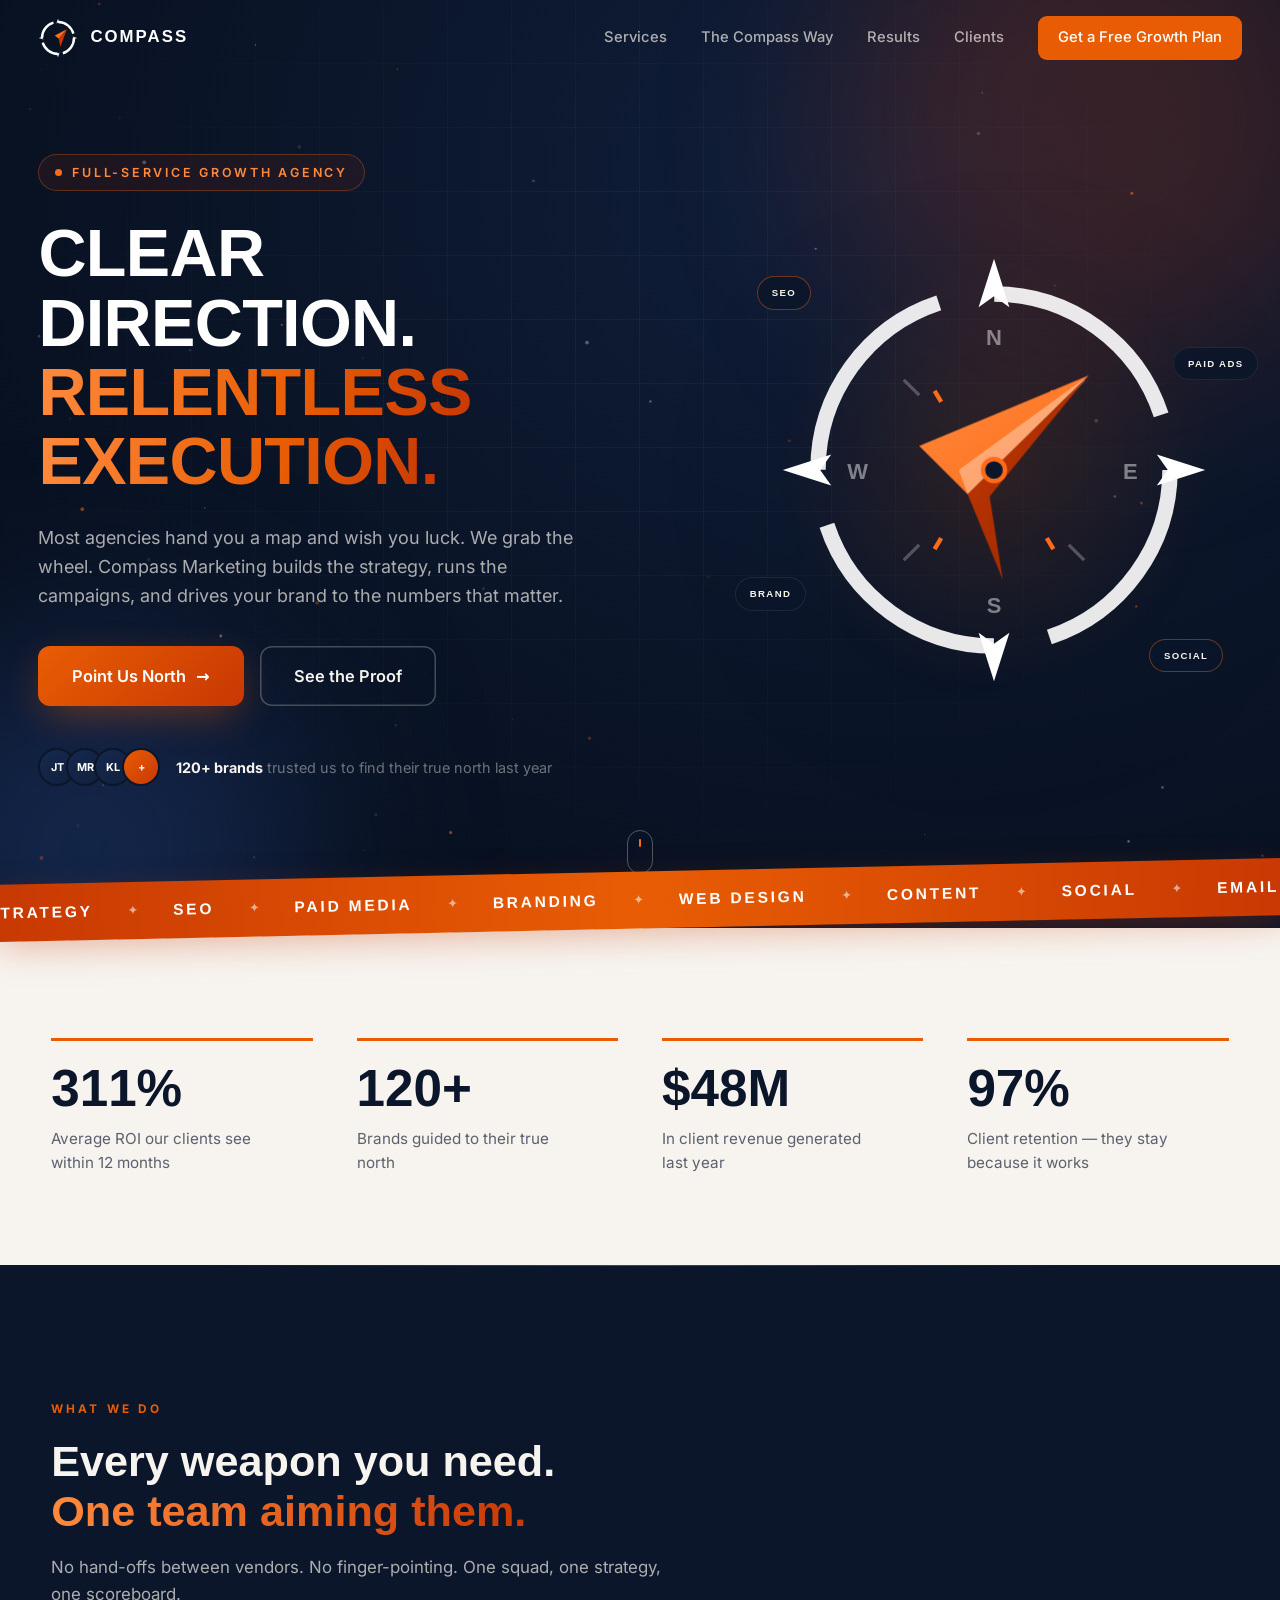
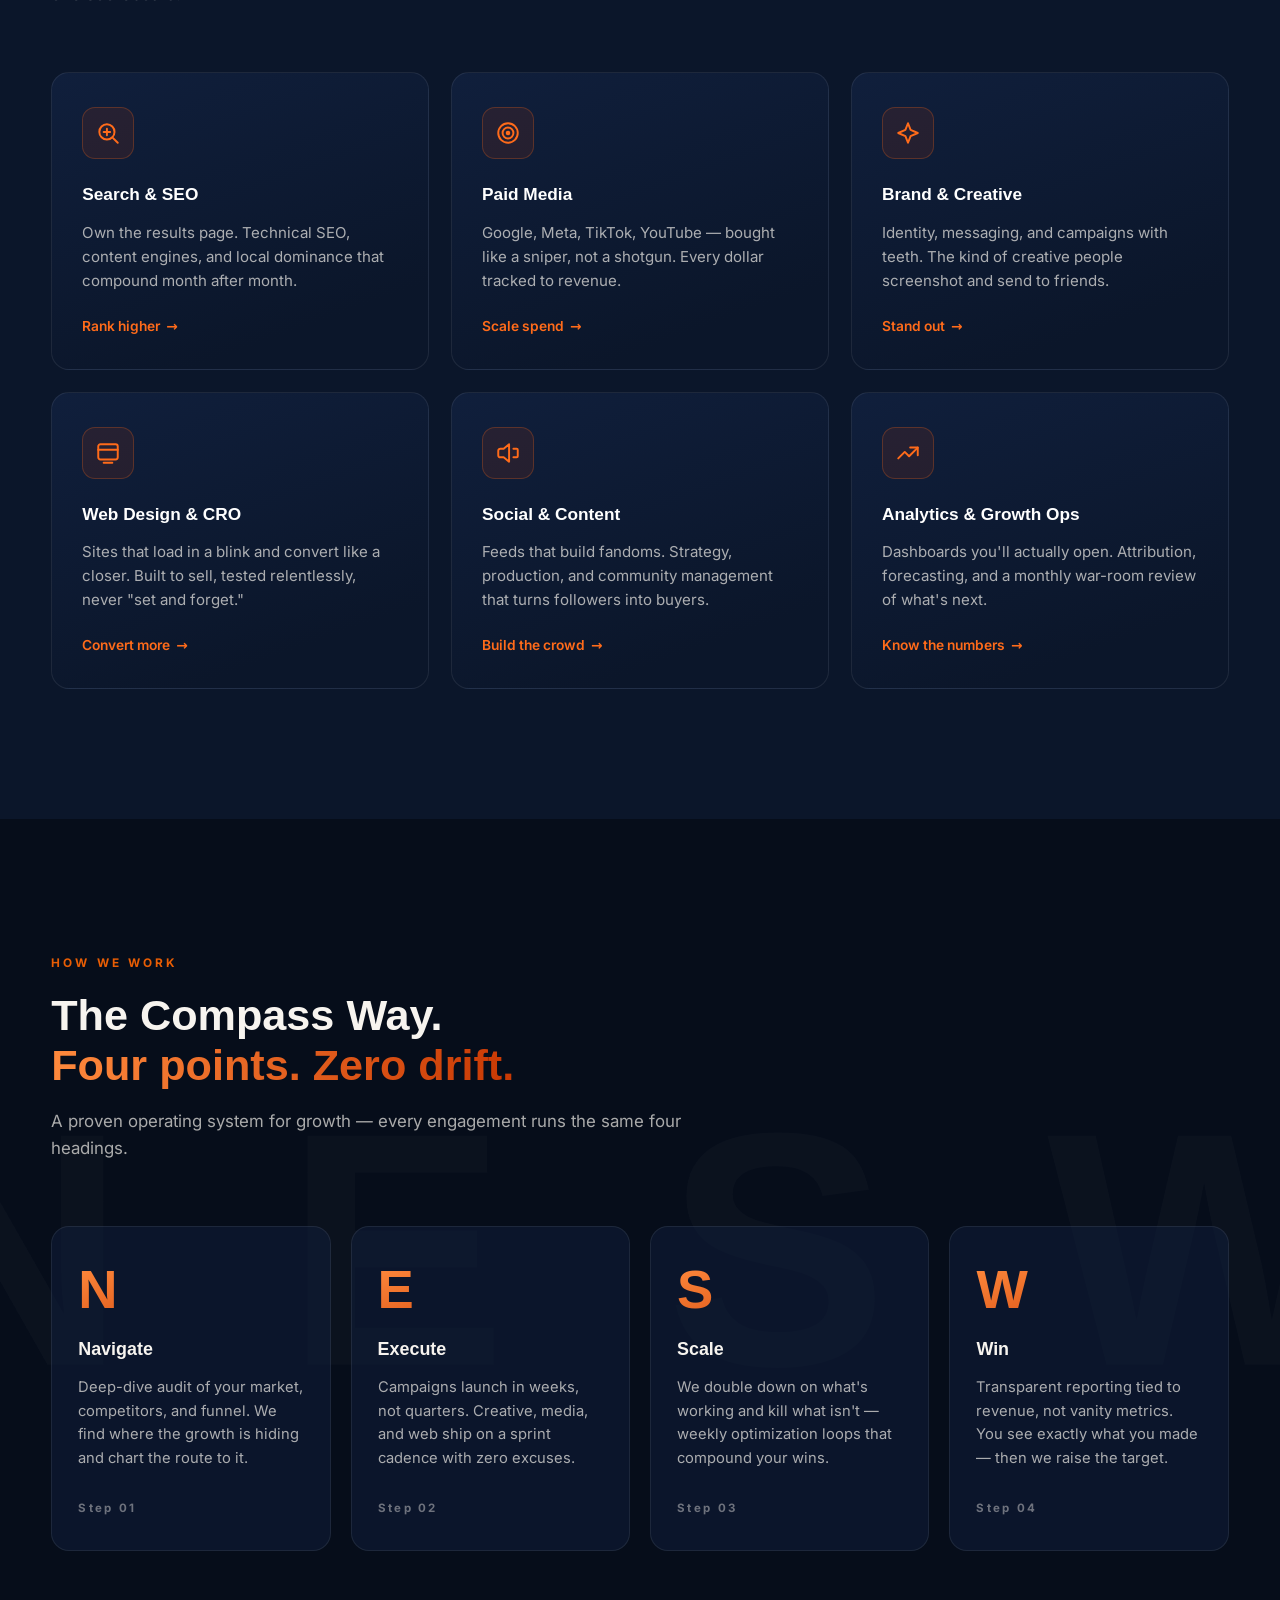
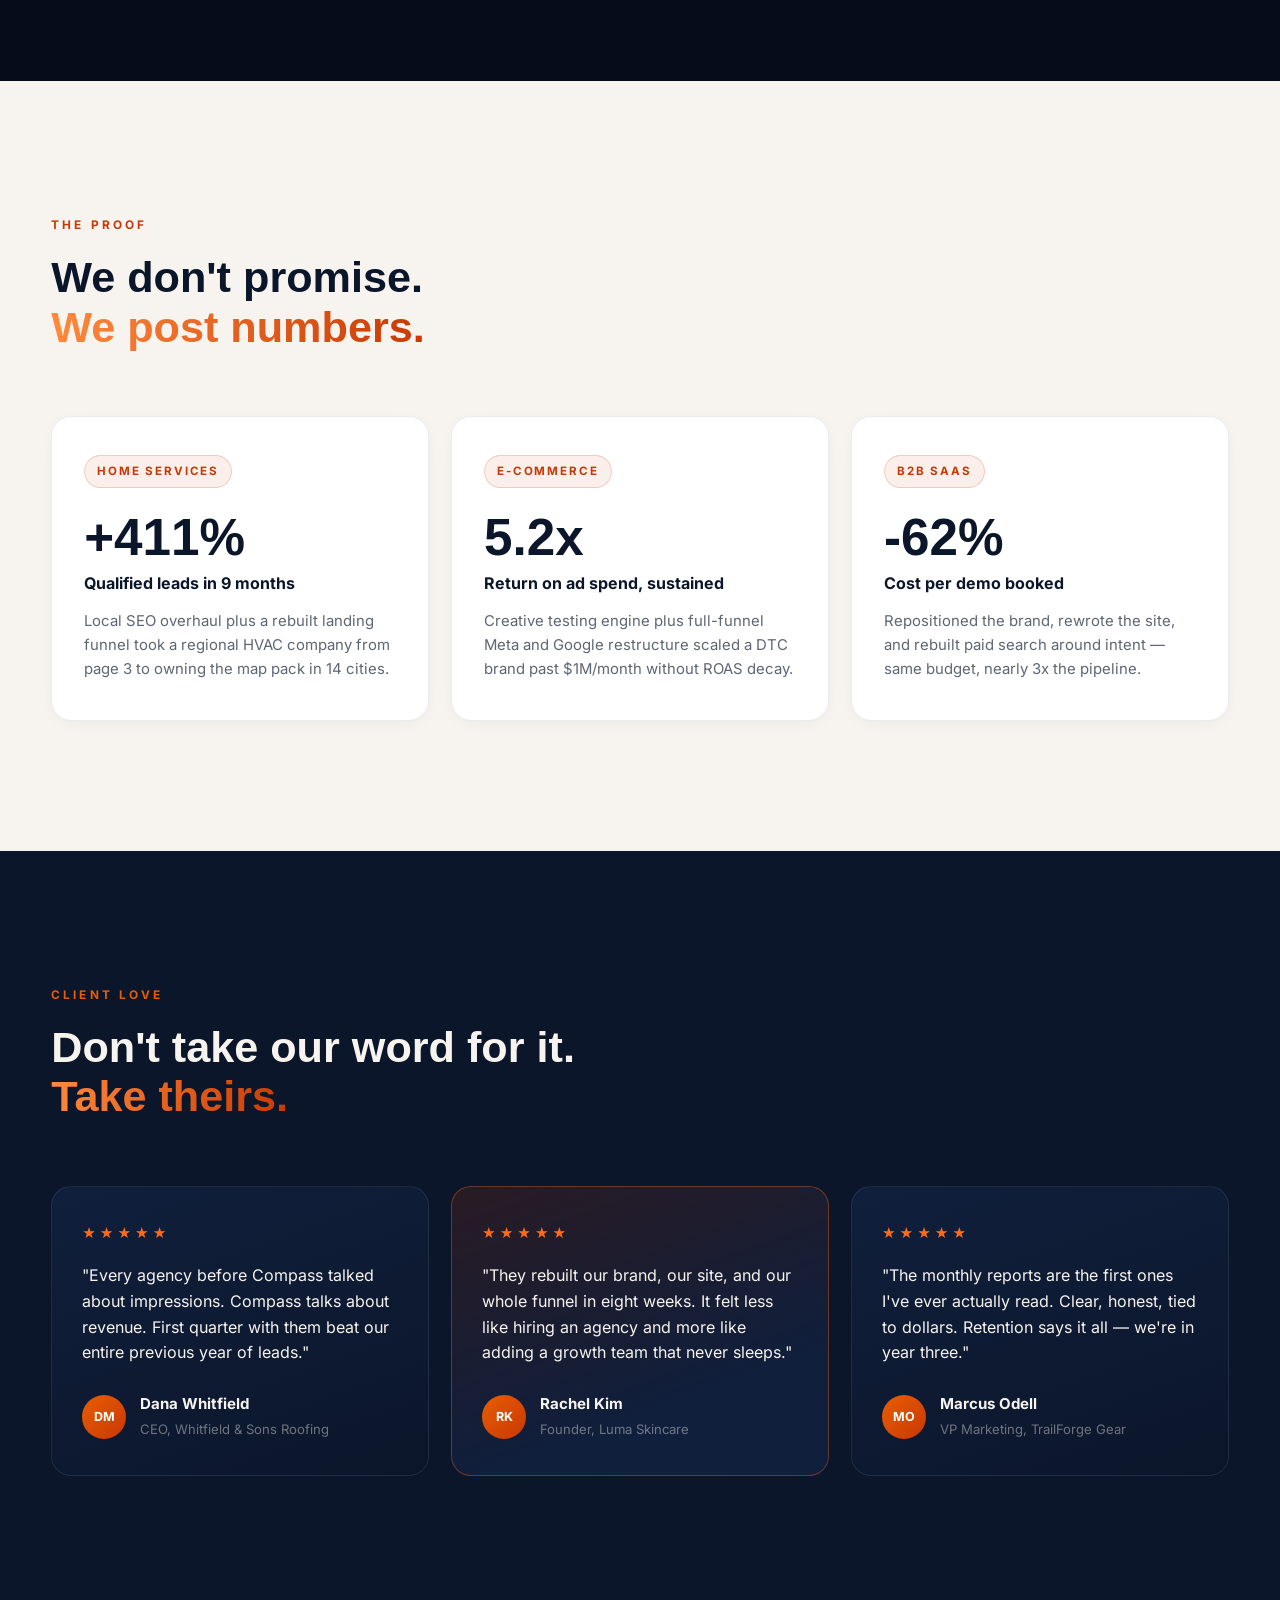
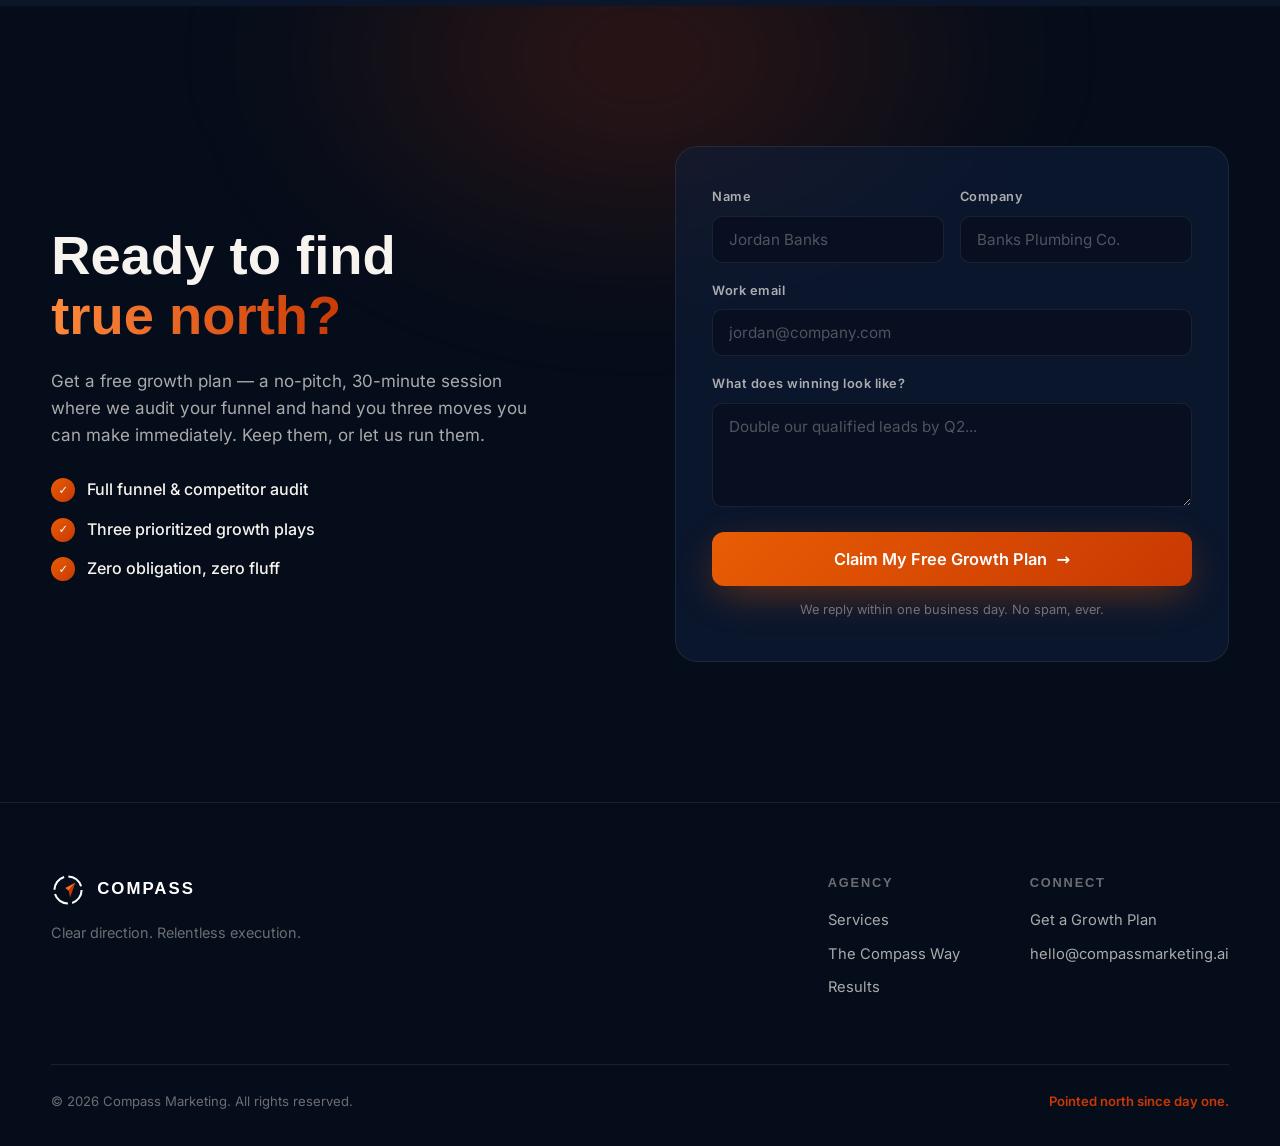
==== index.html @ 2839fb51 "Build Compass Marketing single-page site Static HTML/CSS/JS marketing site in Bears navy & orange: a" ====
<!DOCTYPE html>
<html lang="en">
<head>
  <meta charset="UTF-8">
  <meta name="viewport" content="width=device-width, initial-scale=1.0">
  <title>Compass Marketing — Clear Direction. Relentless Execution.</title>
  <meta name="description" content="Compass Marketing is a full-service growth agency. Strategy, SEO, paid media, brand and web — pointed at one thing: your growth. Clear direction. Relentless execution.">
  <meta property="og:title" content="Compass Marketing">
  <meta property="og:description" content="Clear Direction. Relentless Execution. The growth agency that points your brand true north.">
  <meta property="og:type" content="website">
  <link rel="icon" type="image/svg+xml" href="assets/favicon.svg">
  <link rel="preload" href="assets/fonts/unbounded-var.woff2" as="font" type="font/woff2" crossorigin>
  <link rel="preload" href="assets/fonts/inter-var.woff2" as="font" type="font/woff2" crossorigin>
  <link rel="stylesheet" href="css/fonts.css">
  <link rel="stylesheet" href="css/style.css">
</head>
<body>

  <!-- ======= LOADER ======= -->
  <div class="loader" id="loader" aria-hidden="true">
    <svg class="loader-compass" viewBox="0 0 100 100" width="72" height="72">
      <circle cx="50" cy="50" r="38" fill="none" stroke="rgba(255,255,255,.18)" stroke-width="5" stroke-dasharray="46 14"/>
      <polygon points="50,18 60,54 50,48 40,54" fill="#FF6B1A"/>
    </svg>
  </div>

  <!-- ======= PROGRESS BAR ======= -->
  <div class="scroll-progress" id="scrollProgress"></div>

  <!-- ======= NAV ======= -->
  <header class="nav" id="nav">
    <div class="nav-inner">
      <a href="#top" class="brand" aria-label="Compass Marketing home">
        <svg class="brand-mark" viewBox="0 0 100 100" width="40" height="40" aria-hidden="true">
          <g class="brand-ring">
            <circle cx="50" cy="50" r="40" fill="none" stroke="currentColor" stroke-width="6" stroke-dasharray="50 12.83"/>
            <polygon points="50,2 54,14 50,11 46,14" fill="currentColor"/>
            <polygon points="50,98 54,86 50,89 46,86" fill="currentColor"/>
            <polygon points="2,50 14,46 11,50 14,54" fill="currentColor"/>
            <polygon points="98,50 86,46 89,50 86,54" fill="currentColor"/>
          </g>
          <g class="brand-needle">
            <polygon points="72,28 42,44 52,52" fill="#FF6B1A"/>
            <polygon points="72,28 52,52 56,72" fill="#C83803"/>
          </g>
        </svg>
        <span class="brand-word">COMPASS</span>
      </a>
      <nav class="nav-links" id="navLinks" aria-label="Primary">
        <a href="#services">Services</a>
        <a href="#process">The Compass Way</a>
        <a href="#results">Results</a>
        <a href="#testimonials">Clients</a>
        <a href="#contact" class="btn btn-nav">Get a Free Growth Plan</a>
      </nav>
      <button class="nav-toggle" id="navToggle" aria-label="Toggle menu" aria-expanded="false">
        <span></span><span></span><span></span>
      </button>
    </div>
  </header>

  <!-- ======= HERO ======= -->
  <section class="hero" id="top">
    <div class="hero-bg" aria-hidden="true">
      <div class="hero-grid"></div>
      <div class="hero-glow hero-glow-1"></div>
      <div class="hero-glow hero-glow-2"></div>
      <canvas id="particles"></canvas>
    </div>

    <div class="hero-inner">
      <div class="hero-copy">
        <div class="hero-eyebrow reveal">
          <span class="eyebrow-dot"></span> FULL-SERVICE GROWTH AGENCY
        </div>
        <h1 class="hero-title">
          <span class="line"><span class="line-inner">CLEAR</span></span>
          <span class="line"><span class="line-inner">DIRECTION.</span></span>
          <span class="line"><span class="line-inner accent">RELENTLESS</span></span>
          <span class="line"><span class="line-inner accent">EXECUTION.</span></span>
        </h1>
        <p class="hero-sub reveal">
          Most agencies hand you a map and wish you luck. We grab the wheel.
          Compass Marketing builds the strategy, runs the campaigns, and drives
          your brand to the numbers that matter.
        </p>
        <div class="hero-cta reveal">
          <a href="#contact" class="btn btn-primary btn-lg">Point Us North <span class="btn-arrow">→</span></a>
          <a href="#results" class="btn btn-ghost btn-lg">See the Proof</a>
        </div>
        <div class="hero-trust reveal">
          <div class="trust-avatars" aria-hidden="true">
            <span class="avatar">JT</span><span class="avatar">MR</span><span class="avatar">KL</span><span class="avatar">+</span>
          </div>
          <p><strong>120+ brands</strong> trusted us to find their true north last year</p>
        </div>
      </div>

      <div class="hero-visual" aria-hidden="true">
        <div class="compass-wrap">
          <svg class="compass-hero" id="compassHero" viewBox="0 0 400 400">
            <defs>
              <linearGradient id="needleA" x1="0" y1="0" x2="1" y2="1">
                <stop offset="0" stop-color="#FF8A3D"/>
                <stop offset="1" stop-color="#FF6B1A"/>
              </linearGradient>
              <linearGradient id="needleB" x1="0" y1="0" x2="1" y2="1">
                <stop offset="0" stop-color="#C83803"/>
                <stop offset="1" stop-color="#8F2600"/>
              </linearGradient>
              <radialGradient id="dialGlow" cx=".5" cy=".5" r=".5">
                <stop offset="0" stop-color="rgba(255,107,26,.14)"/>
                <stop offset="1" stop-color="rgba(255,107,26,0)"/>
              </radialGradient>
            </defs>
            <circle cx="200" cy="200" r="198" fill="url(#dialGlow)"/>
            <g class="compass-dial" id="compassDial">
              <circle cx="200" cy="200" r="160" fill="none" stroke="rgba(255,255,255,.9)" stroke-width="14" stroke-dasharray="200 51.3"/>
              <polygon points="200,8 214,52 200,42 186,52" fill="#fff"/>
              <polygon points="200,392 214,348 200,358 186,348" fill="#fff"/>
              <polygon points="8,200 52,186 42,200 52,214" fill="#fff"/>
              <polygon points="392,200 348,186 358,200 348,214" fill="#fff"/>
              <g fill="rgba(255,255,255,.45)" font-family="Unbounded, sans-serif" font-size="20" font-weight="700" text-anchor="middle">
                <text x="200" y="86">N</text>
                <text x="200" y="330">S</text>
                <text x="76" y="208">W</text>
                <text x="324" y="208">E</text>
              </g>
              <g stroke="rgba(255,255,255,.25)" stroke-width="3">
                <line x1="118" y1="118" x2="132" y2="132"/>
                <line x1="282" y1="118" x2="268" y2="132"/>
                <line x1="118" y1="282" x2="132" y2="268"/>
                <line x1="282" y1="282" x2="268" y2="268"/>
              </g>
              <g class="tick-orange" stroke="#FF6B1A" stroke-width="4">
                <line x1="146" y1="128" x2="152" y2="138"/>
                <line x1="254" y1="128" x2="248" y2="138"/>
                <line x1="146" y1="272" x2="152" y2="262"/>
                <line x1="254" y1="272" x2="248" y2="262"/>
              </g>
            </g>
            <g class="compass-needle" id="compassNeedle">
              <polygon points="286,114 132,178 176,222" fill="url(#needleA)"/>
              <polygon points="286,114 176,222 208,300 196,224" fill="url(#needleB)"/>
              <polygon points="286,114 168,200 176,222" fill="#fff" opacity=".35"/>
            </g>
            <circle cx="200" cy="200" r="10" fill="#0B162A" stroke="#FF6B1A" stroke-width="4"/>
          </svg>
          <div class="compass-orbit orbit-1"><span>SEO</span></div>
          <div class="compass-orbit orbit-2"><span>PAID ADS</span></div>
          <div class="compass-orbit orbit-3"><span>BRAND</span></div>
          <div class="compass-orbit orbit-4"><span>SOCIAL</span></div>
        </div>
      </div>
    </div>

    <a href="#stats" class="scroll-hint" aria-label="Scroll down">
      <span class="scroll-hint-line"></span>
    </a>
  </section>

  <!-- ======= MARQUEE ======= -->
  <div class="marquee" aria-hidden="true">
    <div class="marquee-track">
      <span>STRATEGY</span><i>✦</i><span>SEO</span><i>✦</i><span>PAID MEDIA</span><i>✦</i><span>BRANDING</span><i>✦</i><span>WEB DESIGN</span><i>✦</i><span>CONTENT</span><i>✦</i><span>SOCIAL</span><i>✦</i><span>EMAIL</span><i>✦</i>
      <span>STRATEGY</span><i>✦</i><span>SEO</span><i>✦</i><span>PAID MEDIA</span><i>✦</i><span>BRANDING</span><i>✦</i><span>WEB DESIGN</span><i>✦</i><span>CONTENT</span><i>✦</i><span>SOCIAL</span><i>✦</i><span>EMAIL</span><i>✦</i>
    </div>
  </div>

  <!-- ======= STATS ======= -->
  <section class="stats" id="stats">
    <div class="container stats-grid">
      <div class="stat reveal">
        <div class="stat-num"><span class="count" data-target="312" data-suffix="%">0</span></div>
        <p>Average ROI our clients see within 12 months</p>
      </div>
      <div class="stat reveal">
        <div class="stat-num"><span class="count" data-target="120" data-suffix="+">0</span></div>
        <p>Brands guided to their true north</p>
      </div>
      <div class="stat reveal">
        <div class="stat-num">$<span class="count" data-target="48" data-suffix="M">0</span></div>
        <p>In client revenue generated last year</p>
      </div>
      <div class="stat reveal">
        <div class="stat-num"><span class="count" data-target="97" data-suffix="%">0</span></div>
        <p>Client retention — they stay because it works</p>
      </div>
    </div>
  </section>

  <!-- ======= SERVICES ======= -->
  <section class="services" id="services">
    <div class="container">
      <div class="section-head reveal">
        <span class="section-tag">WHAT WE DO</span>
        <h2>Every weapon you need.<br><em>One team aiming them.</em></h2>
        <p>No hand-offs between vendors. No finger-pointing. One squad, one strategy, one scoreboard.</p>
      </div>
      <div class="services-grid">
        <article class="service-card reveal">
          <div class="service-icon">
            <svg viewBox="0 0 24 24" fill="none" stroke="currentColor" stroke-width="1.8" stroke-linecap="round" stroke-linejoin="round"><circle cx="11" cy="11" r="7"/><path d="m21 21-4.3-4.3"/><path d="M11 8v6M8 11h6"/></svg>
          </div>
          <h3>Search &amp; SEO</h3>
          <p>Own the results page. Technical SEO, content engines, and local dominance that compound month after month.</p>
          <span class="service-link">Rank higher <i>→</i></span>
        </article>
        <article class="service-card reveal">
          <div class="service-icon">
            <svg viewBox="0 0 24 24" fill="none" stroke="currentColor" stroke-width="1.8" stroke-linecap="round" stroke-linejoin="round"><circle cx="12" cy="12" r="9"/><circle cx="12" cy="12" r="5"/><circle cx="12" cy="12" r="1.2" fill="currentColor"/></svg>
          </div>
          <h3>Paid Media</h3>
          <p>Google, Meta, TikTok, YouTube — bought like a sniper, not a shotgun. Every dollar tracked to revenue.</p>
          <span class="service-link">Scale spend <i>→</i></span>
        </article>
        <article class="service-card reveal">
          <div class="service-icon">
            <svg viewBox="0 0 24 24" fill="none" stroke="currentColor" stroke-width="1.8" stroke-linecap="round" stroke-linejoin="round"><path d="M12 3l2.4 6.2L21 12l-6.6 2.8L12 21l-2.4-6.2L3 12l6.6-2.8z"/></svg>
          </div>
          <h3>Brand &amp; Creative</h3>
          <p>Identity, messaging, and campaigns with teeth. The kind of creative people screenshot and send to friends.</p>
          <span class="service-link">Stand out <i>→</i></span>
        </article>
        <article class="service-card reveal">
          <div class="service-icon">
            <svg viewBox="0 0 24 24" fill="none" stroke="currentColor" stroke-width="1.8" stroke-linecap="round" stroke-linejoin="round"><rect x="3" y="4" width="18" height="14" rx="2"/><path d="M3 9h18M8 21h8"/></svg>
          </div>
          <h3>Web Design &amp; CRO</h3>
          <p>Sites that load in a blink and convert like a closer. Built to sell, tested relentlessly, never "set and forget."</p>
          <span class="service-link">Convert more <i>→</i></span>
        </article>
        <article class="service-card reveal">
          <div class="service-icon">
            <svg viewBox="0 0 24 24" fill="none" stroke="currentColor" stroke-width="1.8" stroke-linecap="round" stroke-linejoin="round"><path d="M17 8h3a1 1 0 0 1 1 1v6a1 1 0 0 1-1 1h-3M3 10v4a2 2 0 0 0 2 2h3l5 4V4L8 8H5a2 2 0 0 0-2 2z"/></svg>
          </div>
          <h3>Social &amp; Content</h3>
          <p>Feeds that build fandoms. Strategy, production, and community management that turns followers into buyers.</p>
          <span class="service-link">Build the crowd <i>→</i></span>
        </article>
        <article class="service-card reveal">
          <div class="service-icon">
            <svg viewBox="0 0 24 24" fill="none" stroke="currentColor" stroke-width="1.8" stroke-linecap="round" stroke-linejoin="round"><path d="M3 17l6-6 4 4 8-8"/><path d="M14 7h7v7"/></svg>
          </div>
          <h3>Analytics &amp; Growth Ops</h3>
          <p>Dashboards you'll actually open. Attribution, forecasting, and a monthly war-room review of what's next.</p>
          <span class="service-link">Know the numbers <i>→</i></span>
        </article>
      </div>
    </div>
  </section>

  <!-- ======= PROCESS / THE COMPASS WAY ======= -->
  <section class="process" id="process">
    <div class="container">
      <div class="section-head reveal">
        <span class="section-tag">HOW WE WORK</span>
        <h2>The Compass Way.<br><em>Four points. Zero drift.</em></h2>
        <p>A proven operating system for growth — every engagement runs the same four headings.</p>
      </div>
      <div class="process-grid">
        <article class="process-card reveal" data-dir="N">
          <div class="process-letter">N</div>
          <h3>Navigate</h3>
          <p>Deep-dive audit of your market, competitors, and funnel. We find where the growth is hiding and chart the route to it.</p>
          <span class="process-step">Step 01</span>
        </article>
        <article class="process-card reveal" data-dir="E">
          <div class="process-letter">E</div>
          <h3>Execute</h3>
          <p>Campaigns launch in weeks, not quarters. Creative, media, and web ship on a sprint cadence with zero excuses.</p>
          <span class="process-step">Step 02</span>
        </article>
        <article class="process-card reveal" data-dir="S">
          <div class="process-letter">S</div>
          <h3>Scale</h3>
          <p>We double down on what's working and kill what isn't — weekly optimization loops that compound your wins.</p>
          <span class="process-step">Step 03</span>
        </article>
        <article class="process-card reveal" data-dir="W">
          <div class="process-letter">W</div>
          <h3>Win</h3>
          <p>Transparent reporting tied to revenue, not vanity metrics. You see exactly what you made — then we raise the target.</p>
          <span class="process-step">Step 04</span>
        </article>
      </div>
    </div>
  </section>

  <!-- ======= RESULTS ======= -->
  <section class="results" id="results">
    <div class="container">
      <div class="section-head section-head-light reveal">
        <span class="section-tag">THE PROOF</span>
        <h2>We don't promise.<br><em>We post numbers.</em></h2>
      </div>
      <div class="results-grid">
        <article class="result-card reveal">
          <span class="result-industry">Home Services</span>
          <div class="result-metric">+<span class="count" data-target="418" data-suffix="%">0</span></div>
          <p class="result-label">Qualified leads in 9 months</p>
          <p class="result-desc">Local SEO overhaul plus a rebuilt landing funnel took a regional HVAC company from page 3 to owning the map pack in 14 cities.</p>
        </article>
        <article class="result-card reveal">
          <span class="result-industry">E-Commerce</span>
          <div class="result-metric"><span class="count" data-target="5" data-suffix=".2x">0</span></div>
          <p class="result-label">Return on ad spend, sustained</p>
          <p class="result-desc">Creative testing engine plus full-funnel Meta and Google restructure scaled a DTC brand past $1M/month without ROAS decay.</p>
        </article>
        <article class="result-card reveal">
          <span class="result-industry">B2B SaaS</span>
          <div class="result-metric">-<span class="count" data-target="63" data-suffix="%">0</span></div>
          <p class="result-label">Cost per demo booked</p>
          <p class="result-desc">Repositioned the brand, rewrote the site, and rebuilt paid search around intent — same budget, nearly 3x the pipeline.</p>
        </article>
      </div>
    </div>
  </section>

  <!-- ======= TESTIMONIALS ======= -->
  <section class="testimonials" id="testimonials">
    <div class="container">
      <div class="section-head reveal">
        <span class="section-tag">CLIENT LOVE</span>
        <h2>Don't take our word for it.<br><em>Take theirs.</em></h2>
      </div>
      <div class="testimonial-grid">
        <figure class="testimonial-card reveal">
          <div class="stars" aria-label="5 out of 5 stars">★★★★★</div>
          <blockquote>"Every agency before Compass talked about impressions. Compass talks about revenue. First quarter with them beat our entire previous year of leads."</blockquote>
          <figcaption>
            <span class="t-avatar">DM</span>
            <div><strong>Dana Whitfield</strong><span>CEO, Whitfield &amp; Sons Roofing</span></div>
          </figcaption>
        </figure>
        <figure class="testimonial-card testimonial-featured reveal">
          <div class="stars" aria-label="5 out of 5 stars">★★★★★</div>
          <blockquote>"They rebuilt our brand, our site, and our whole funnel in eight weeks. It felt less like hiring an agency and more like adding a growth team that never sleeps."</blockquote>
          <figcaption>
            <span class="t-avatar">RK</span>
            <div><strong>Rachel Kim</strong><span>Founder, Luma Skincare</span></div>
          </figcaption>
        </figure>
        <figure class="testimonial-card reveal">
          <div class="stars" aria-label="5 out of 5 stars">★★★★★</div>
          <blockquote>"The monthly reports are the first ones I've ever actually read. Clear, honest, tied to dollars. Retention says it all — we're in year three."</blockquote>
          <figcaption>
            <span class="t-avatar">MO</span>
            <div><strong>Marcus Odell</strong><span>VP Marketing, TrailForge Gear</span></div>
          </figcaption>
        </figure>
      </div>
    </div>
  </section>

  <!-- ======= CTA / CONTACT ======= -->
  <section class="cta" id="contact">
    <div class="cta-glow" aria-hidden="true"></div>
    <div class="container cta-inner">
      <div class="cta-copy reveal">
        <h2>Ready to find<br><em>true north?</em></h2>
        <p>Get a free growth plan — a no-pitch, 30-minute session where we audit your funnel and hand you three moves you can make immediately. Keep them, or let us run them.</p>
        <ul class="cta-list">
          <li>Full funnel &amp; competitor audit</li>
          <li>Three prioritized growth plays</li>
          <li>Zero obligation, zero fluff</li>
        </ul>
      </div>
      <form class="cta-form reveal" id="contactForm" novalidate>
        <div class="form-row">
          <div class="form-field">
            <label for="name">Name</label>
            <input type="text" id="name" name="name" placeholder="Jordan Banks" required>
          </div>
          <div class="form-field">
            <label for="company">Company</label>
            <input type="text" id="company" name="company" placeholder="Banks Plumbing Co.">
          </div>
        </div>
        <div class="form-field">
          <label for="email">Work email</label>
          <input type="email" id="email" name="email" placeholder="jordan@company.com" required>
        </div>
        <div class="form-field">
          <label for="goal">What does winning look like?</label>
          <textarea id="goal" name="goal" rows="4" placeholder="Double our qualified leads by Q2..."></textarea>
        </div>
        <button type="submit" class="btn btn-primary btn-lg btn-block">Claim My Free Growth Plan <span class="btn-arrow">→</span></button>
        <p class="form-note">We reply within one business day. No spam, ever.</p>
        <div class="form-success" id="formSuccess" hidden>
          <strong>Heading locked in. 🧭</strong>
          <span>We got your message — expect a reply within one business day.</span>
        </div>
      </form>
    </div>
  </section>

  <!-- ======= FOOTER ======= -->
  <footer class="footer">
    <div class="container footer-inner">
      <div class="footer-brand">
        <a href="#top" class="brand brand-footer">
          <svg class="brand-mark" viewBox="0 0 100 100" width="34" height="34" aria-hidden="true">
            <circle cx="50" cy="50" r="40" fill="none" stroke="currentColor" stroke-width="6" stroke-dasharray="50 12.83"/>
            <polygon points="72,28 42,44 52,52" fill="#FF6B1A"/>
            <polygon points="72,28 52,52 56,72" fill="#C83803"/>
          </svg>
          <span class="brand-word">COMPASS</span>
        </a>
        <p>Clear direction. Relentless execution.</p>
      </div>
      <nav class="footer-links" aria-label="Footer">
        <div>
          <h4>Agency</h4>
          <a href="#services">Services</a>
          <a href="#process">The Compass Way</a>
          <a href="#results">Results</a>
        </div>
        <div>
          <h4>Connect</h4>
          <a href="#contact">Get a Growth Plan</a>
          <a href="mailto:hello@compassmarketing.ai">hello@compassmarketing.ai</a>
        </div>
      </nav>
    </div>
    <div class="container footer-bottom">
      <p>© <span id="year">2026</span> Compass Marketing. All rights reserved.</p>
      <p class="footer-tag">Pointed north since day one.</p>
    </div>
  </footer>

  <script src="js/main.js" defer></script>
</body>
</html>
---- css/fonts.css ----
/* Self-hosted variable fonts (latin subset) — no third-party requests */
@font-face {
  font-family: 'Unbounded';
  font-style: normal;
  font-weight: 200 900;
  font-display: swap;
  src: url('../assets/fonts/unbounded-var.woff2') format('woff2');
  unicode-range: U+0000-00FF, U+0131, U+0152-0153, U+02BB-02BC, U+02C6, U+02DA, U+02DC, U+2000-206F, U+2074, U+20AC, U+2122, U+2191, U+2193, U+2212, U+2215, U+FEFF, U+FFFD;
}
@font-face {
  font-family: 'Inter';
  font-style: normal;
  font-weight: 100 900;
  font-display: swap;
  src: url('../assets/fonts/inter-var.woff2') format('woff2');
  unicode-range: U+0000-00FF, U+0131, U+0152-0153, U+02BB-02BC, U+02C6, U+02DA, U+02DC, U+2000-206F, U+2074, U+20AC, U+2122, U+2191, U+2193, U+2212, U+2215, U+FEFF, U+FFFD;
}
---- css/style.css ----
/* ============================================================
   COMPASS MARKETING — style.css
   Palette: Bears navy & orange
   ============================================================ */

:root {
  --navy-950: #060D1A;
  --navy-900: #0B162A;
  --navy-800: #101F3C;
  --navy-700: #16294E;
  --orange-600: #C83803;
  --orange-500: #E85D04;
  --orange-400: #FF6B1A;
  --orange-300: #FF8A3D;
  --cream: #F7F4EF;
  --white: #FFFFFF;
  --text-dim: rgba(247, 244, 239, 0.68);
  --text-faint: rgba(247, 244, 239, 0.42);
  --ink: #0B162A;
  --ink-dim: rgba(11, 22, 42, 0.66);
  --line: rgba(255, 255, 255, 0.08);
  --font-display: 'Unbounded', sans-serif;
  --font-body: 'Inter', system-ui, sans-serif;
  --ease-out: cubic-bezier(0.16, 1, 0.3, 1);
  --shadow-orange: 0 12px 40px -8px rgba(232, 93, 4, 0.45);
}

* { margin: 0; padding: 0; box-sizing: border-box; }

html { scroll-behavior: smooth; }

body {
  font-family: var(--font-body);
  background: var(--navy-900);
  color: var(--cream);
  line-height: 1.6;
  overflow-x: hidden;
  -webkit-font-smoothing: antialiased;
}

::selection { background: var(--orange-500); color: var(--white); }

img, svg { display: block; max-width: 100%; }

.container {
  width: min(1180px, 92vw);
  margin-inline: auto;
}

/* ============ LOADER ============ */
.loader {
  position: fixed; inset: 0; z-index: 200;
  background: var(--navy-950);
  display: grid; place-items: center;
  transition: opacity .5s ease, visibility .5s ease;
}
.loader.done { opacity: 0; visibility: hidden; }
.loader-compass { animation: spin 1.4s var(--ease-out) infinite; }
@keyframes spin { to { transform: rotate(360deg); } }

/* ============ SCROLL PROGRESS ============ */
.scroll-progress {
  position: fixed; top: 0; left: 0; z-index: 120;
  height: 3px; width: 0;
  background: linear-gradient(90deg, var(--orange-600), var(--orange-400));
}

/* ============ NAV ============ */
.nav {
  position: fixed; top: 0; left: 0; right: 0; z-index: 100;
  transition: background .35s ease, box-shadow .35s ease, backdrop-filter .35s ease;
}
.nav.scrolled {
  background: rgba(6, 13, 26, 0.82);
  backdrop-filter: blur(14px);
  -webkit-backdrop-filter: blur(14px);
  box-shadow: 0 1px 0 var(--line), 0 12px 32px -18px rgba(0,0,0,.7);
}
.nav-inner {
  width: min(1280px, 94vw);
  margin-inline: auto;
  display: flex; align-items: center; justify-content: space-between;
  padding: 16px 0;
}
.brand {
  display: flex; align-items: center; gap: 12px;
  color: var(--white); text-decoration: none;
}
.brand-word {
  font-family: var(--font-display);
  font-weight: 700; font-size: 1.05rem; letter-spacing: .12em;
}
.brand-mark { color: var(--white); }
.brand:hover .brand-needle { transform: rotate(18deg); }
.brand-needle { transform-origin: 52px 52px; transition: transform .5s var(--ease-out); }

.nav-links { display: flex; align-items: center; gap: 34px; }
.nav-links a {
  color: var(--text-dim); text-decoration: none;
  font-size: .92rem; font-weight: 500;
  transition: color .25s ease;
}
.nav-links a:hover { color: var(--white); }

.nav-toggle {
  display: none; flex-direction: column; gap: 5px;
  background: none; border: 0; cursor: pointer; padding: 8px;
}
.nav-toggle span {
  width: 24px; height: 2px; background: var(--white);
  transition: transform .3s ease, opacity .3s ease;
}
.nav-toggle[aria-expanded="true"] span:nth-child(1) { transform: translateY(7px) rotate(45deg); }
.nav-toggle[aria-expanded="true"] span:nth-child(2) { opacity: 0; }
.nav-toggle[aria-expanded="true"] span:nth-child(3) { transform: translateY(-7px) rotate(-45deg); }

/* ============ BUTTONS ============ */
.btn {
  display: inline-flex; align-items: center; justify-content: center; gap: 10px;
  font-family: var(--font-body); font-weight: 600; font-size: .95rem;
  padding: 13px 26px; border-radius: 10px;
  text-decoration: none; cursor: pointer; border: 0;
  transition: transform .3s var(--ease-out), box-shadow .3s ease, background .3s ease, color .3s ease;
  will-change: transform;
}
.btn-lg { padding: 17px 34px; font-size: 1.02rem; border-radius: 12px; }
.btn-block { width: 100%; }
.btn-primary {
  background: linear-gradient(135deg, var(--orange-500), var(--orange-600));
  color: var(--white);
  box-shadow: var(--shadow-orange);
}
.btn-primary:hover {
  transform: translateY(-3px);
  box-shadow: 0 18px 48px -8px rgba(232, 93, 4, 0.6);
}
.btn-ghost {
  background: transparent; color: var(--cream);
  box-shadow: inset 0 0 0 1.5px rgba(247,244,239,.25);
}
.btn-ghost:hover {
  box-shadow: inset 0 0 0 1.5px rgba(247,244,239,.6);
  transform: translateY(-3px);
}
.btn-nav {
  background: var(--orange-500) !important;
  color: var(--white) !important;
  padding: 10px 20px; border-radius: 9px;
}
.btn-nav:hover { background: var(--orange-400) !important; }
.btn-arrow { transition: transform .3s var(--ease-out); display: inline-block; }
.btn:hover .btn-arrow { transform: translateX(5px); }

/* ============ HERO ============ */
.hero {
  position: relative; min-height: 100svh;
  display: flex; align-items: center;
  padding: 130px 0 90px;
  background: radial-gradient(ellipse at 70% 20%, var(--navy-800) 0%, var(--navy-900) 45%, var(--navy-950) 100%);
  overflow: hidden;
}
.hero-bg { position: absolute; inset: 0; pointer-events: none; }
#particles { position: absolute; inset: 0; width: 100%; height: 100%; }
.hero-grid {
  position: absolute; inset: -1px;
  background-image:
    linear-gradient(rgba(255,255,255,.035) 1px, transparent 1px),
    linear-gradient(90deg, rgba(255,255,255,.035) 1px, transparent 1px);
  background-size: 64px 64px;
  mask-image: radial-gradient(ellipse at 50% 40%, black 20%, transparent 75%);
  -webkit-mask-image: radial-gradient(ellipse at 50% 40%, black 20%, transparent 75%);
}
.hero-glow {
  position: absolute; border-radius: 50%; filter: blur(90px);
}
.hero-glow-1 {
  width: 520px; height: 520px; top: -140px; right: -80px;
  background: rgba(200, 56, 3, 0.22);
  animation: drift 9s ease-in-out infinite alternate;
}
.hero-glow-2 {
  width: 420px; height: 420px; bottom: -160px; left: -120px;
  background: rgba(22, 41, 78, 0.9);
  animation: drift 11s ease-in-out infinite alternate-reverse;
}
@keyframes drift {
  from { transform: translate(0, 0) scale(1); }
  to { transform: translate(40px, 30px) scale(1.08); }
}

.hero-inner {
  position: relative; z-index: 2;
  width: min(1280px, 94vw); margin-inline: auto;
  display: grid; grid-template-columns: 1.15fr .85fr;
  align-items: center; gap: 40px;
}

.hero-eyebrow {
  display: inline-flex; align-items: center; gap: 10px;
  font-size: .78rem; font-weight: 600; letter-spacing: .22em;
  color: var(--orange-300);
  border: 1px solid rgba(255, 107, 26, .3);
  background: rgba(200, 56, 3, .1);
  padding: 8px 16px; border-radius: 100px;
  margin-bottom: 28px;
}
.eyebrow-dot {
  width: 7px; height: 7px; border-radius: 50%;
  background: var(--orange-400);
  animation: pulse 2s ease-in-out infinite;
}
@keyframes pulse {
  0%, 100% { box-shadow: 0 0 0 0 rgba(255,107,26,.5); }
  50% { box-shadow: 0 0 0 7px rgba(255,107,26,0); }
}

.hero-title {
  font-family: var(--font-display);
  font-weight: 800;
  font-size: clamp(2.4rem, 5.2vw, 4.4rem);
  line-height: 1.04;
  letter-spacing: -0.01em;
  margin-bottom: 28px;
  color: var(--white);
}
.hero-title .line { display: block; overflow: hidden; }
.hero-title .line-inner {
  display: inline-block;
  transform: translateY(110%);
  animation: riseUp 1s var(--ease-out) forwards;
}
.hero-title .line:nth-child(1) .line-inner { animation-delay: .15s; }
.hero-title .line:nth-child(2) .line-inner { animation-delay: .27s; }
.hero-title .line:nth-child(3) .line-inner { animation-delay: .39s; }
.hero-title .line:nth-child(4) .line-inner { animation-delay: .51s; }
@keyframes riseUp { to { transform: translateY(0); } }
.hero-title .accent {
  background: linear-gradient(100deg, var(--orange-300), var(--orange-500) 60%, var(--orange-600));
  -webkit-background-clip: text; background-clip: text;
  -webkit-text-fill-color: transparent; color: transparent;
}

.hero-sub {
  max-width: 34rem; font-size: 1.12rem; color: var(--text-dim);
  margin-bottom: 36px;
}
.hero-cta { display: flex; flex-wrap: wrap; gap: 16px; margin-bottom: 42px; }

.hero-trust { display: flex; align-items: center; gap: 16px; }
.hero-trust p { font-size: .9rem; color: var(--text-faint); }
.hero-trust strong { color: var(--cream); }
.trust-avatars { display: flex; }
.avatar {
  width: 38px; height: 38px; border-radius: 50%;
  display: grid; place-items: center;
  font-size: .68rem; font-weight: 700; color: var(--white);
  background: linear-gradient(135deg, var(--navy-700), var(--navy-800));
  border: 2px solid var(--navy-900);
  margin-left: -10px;
}
.avatar:first-child { margin-left: 0; }
.avatar:last-child { background: linear-gradient(135deg, var(--orange-500), var(--orange-600)); }

/* --- hero visual --- */
.hero-visual { display: grid; place-items: center; }
.compass-wrap { position: relative; width: min(440px, 80vw); }
.compass-hero { width: 100%; filter: drop-shadow(0 24px 60px rgba(0,0,0,.5)); }
.compass-dial {
  transform-origin: 200px 200px;
  animation: dialSpin 60s linear infinite;
}
@keyframes dialSpin { to { transform: rotate(360deg); } }
.compass-needle {
  transform-origin: 200px 200px;
  animation: needleSettle 3.2s var(--ease-out) .4s both;
  transition: transform .8s var(--ease-out);
}
@keyframes needleSettle {
  0% { transform: rotate(-140deg); }
  55% { transform: rotate(16deg); }
  75% { transform: rotate(-7deg); }
  90% { transform: rotate(3deg); }
  100% { transform: rotate(0deg); }
}

.compass-orbit {
  position: absolute;
  font-family: var(--font-display); font-size: .6rem; font-weight: 600;
  letter-spacing: .14em; color: var(--cream);
  background: rgba(11, 22, 42, .8);
  border: 1px solid var(--line);
  backdrop-filter: blur(6px);
  padding: 8px 14px; border-radius: 100px;
  animation: floatY 5s ease-in-out infinite;
}
.orbit-1 { top: 6%; left: -4%; animation-delay: 0s; border-color: rgba(255,107,26,.4); }
.orbit-2 { top: 22%; right: -10%; animation-delay: 1.2s; }
.orbit-3 { bottom: 18%; left: -9%; animation-delay: 2.1s; }
.orbit-4 { bottom: 4%; right: -2%; animation-delay: 3s; border-color: rgba(255,107,26,.4); }
@keyframes floatY {
  0%, 100% { transform: translateY(0); }
  50% { transform: translateY(-12px); }
}

.scroll-hint {
  position: absolute; bottom: 26px; left: 50%;
  transform: translateX(-50%); z-index: 3;
  width: 26px; height: 44px; border-radius: 20px;
  border: 1.5px solid rgba(247,244,239,.3);
  display: flex; justify-content: center; padding-top: 8px;
}
.scroll-hint-line {
  width: 2px; height: 8px; border-radius: 2px;
  background: var(--orange-400);
  animation: hintDrop 1.8s ease-in-out infinite;
}
@keyframes hintDrop {
  0% { transform: translateY(0); opacity: 1; }
  70% { transform: translateY(16px); opacity: 0; }
  100% { transform: translateY(0); opacity: 0; }
}

/* ============ MARQUEE ============ */
.marquee {
  background: var(--orange-600);
  background: linear-gradient(90deg, var(--orange-600), var(--orange-500), var(--orange-600));
  padding: 16px 0; overflow: hidden;
  transform: rotate(-1.2deg) scale(1.02);
  box-shadow: 0 10px 40px -12px rgba(200,56,3,.5);
  position: relative; z-index: 4;
  margin-top: -28px;
}
.marquee-track {
  display: flex; align-items: center; gap: 34px;
  white-space: nowrap; width: max-content;
  animation: marquee 26s linear infinite;
}
.marquee span {
  font-family: var(--font-display); font-weight: 700;
  font-size: .95rem; letter-spacing: .18em; color: var(--white);
}
.marquee i { font-style: normal; color: rgba(255,255,255,.55); font-size: .8rem; }
@keyframes marquee { to { transform: translateX(-50%); } }

/* ============ SECTION HEADS ============ */
.section-tag {
  display: inline-block;
  font-size: .74rem; font-weight: 700; letter-spacing: .26em;
  color: var(--orange-500);
  margin-bottom: 18px;
}
.section-head { max-width: 640px; margin-bottom: 64px; }
.section-head h2 {
  font-family: var(--font-display); font-weight: 700;
  font-size: clamp(1.7rem, 3.4vw, 2.7rem);
  line-height: 1.15; margin-bottom: 18px;
}
.section-head h2 em {
  font-style: normal;
  background: linear-gradient(100deg, var(--orange-300), var(--orange-600));
  -webkit-background-clip: text; background-clip: text;
  -webkit-text-fill-color: transparent; color: transparent;
}
.section-head p { color: var(--text-dim); font-size: 1.05rem; }

/* ============ STATS ============ */
.stats {
  background: var(--cream);
  color: var(--ink);
  padding: 110px 0 90px;
}
.stats-grid {
  display: grid; grid-template-columns: repeat(4, 1fr); gap: 44px;
}
.stat { border-top: 3px solid var(--orange-500); padding-top: 22px; }
.stat-num {
  font-family: var(--font-display); font-weight: 800;
  font-size: clamp(2.2rem, 4vw, 3.4rem);
  color: var(--ink); line-height: 1; margin-bottom: 12px;
}
.stat p { color: var(--ink-dim); font-size: .95rem; max-width: 220px; }

/* ============ SERVICES ============ */
.services {
  background: var(--navy-900);
  padding: 130px 0;
  position: relative;
}
.services::before {
  content: '';
  position: absolute; top: 0; left: 50%; transform: translateX(-50%);
  width: min(900px, 90vw); height: 1px;
  background: linear-gradient(90deg, transparent, rgba(255,107,26,.4), transparent);
}
.services-grid {
  display: grid; grid-template-columns: repeat(3, 1fr); gap: 22px;
}
.service-card {
  position: relative;
  background: linear-gradient(160deg, var(--navy-800), var(--navy-900) 80%);
  border: 1px solid var(--line);
  border-radius: 18px;
  padding: 34px 30px 30px;
  transition: transform .4s var(--ease-out), border-color .4s ease, box-shadow .4s ease;
  overflow: hidden;
}
.service-card::after {
  content: '';
  position: absolute; inset: 0;
  background: radial-gradient(420px circle at var(--mx, 50%) var(--my, 0%), rgba(255,107,26,.1), transparent 65%);
  opacity: 0; transition: opacity .4s ease;
  pointer-events: none;
}
.service-card:hover { transform: translateY(-6px); border-color: rgba(255,107,26,.35); box-shadow: 0 24px 48px -24px rgba(0,0,0,.7); }
.service-card:hover::after { opacity: 1; }
.service-icon {
  width: 52px; height: 52px; border-radius: 13px;
  display: grid; place-items: center;
  color: var(--orange-400);
  background: rgba(200,56,3,.12);
  border: 1px solid rgba(255,107,26,.25);
  margin-bottom: 22px;
}
.service-icon svg { width: 26px; height: 26px; }
.service-card h3 {
  font-family: var(--font-display); font-weight: 600;
  font-size: 1.08rem; margin-bottom: 12px; color: var(--white);
}
.service-card p { color: var(--text-dim); font-size: .94rem; margin-bottom: 20px; }
.service-link {
  font-size: .86rem; font-weight: 600; color: var(--orange-400);
  display: inline-flex; gap: 6px; align-items: center;
}
.service-link i { font-style: normal; transition: transform .3s var(--ease-out); }
.service-card:hover .service-link i { transform: translateX(5px); }

/* ============ PROCESS ============ */
.process {
  background: var(--navy-950);
  padding: 130px 0;
  position: relative; overflow: hidden;
}
.process::before {
  content: 'N E S W';
  position: absolute; top: 50%; left: 50%;
  transform: translate(-50%, -50%);
  font-family: var(--font-display); font-weight: 800;
  font-size: clamp(8rem, 26vw, 22rem);
  letter-spacing: .1em;
  color: rgba(255,255,255,.018);
  white-space: nowrap; pointer-events: none;
}
.process-grid {
  display: grid; grid-template-columns: repeat(4, 1fr); gap: 20px;
  position: relative;
}
.process-card {
  background: rgba(16, 31, 60, .5);
  border: 1px solid var(--line);
  border-radius: 18px;
  padding: 36px 26px 30px;
  position: relative;
  transition: transform .4s var(--ease-out), border-color .4s ease, background .4s ease;
}
.process-card:hover {
  transform: translateY(-8px);
  border-color: rgba(255,107,26,.45);
  background: rgba(22, 41, 78, .6);
}
.process-letter {
  font-family: var(--font-display); font-weight: 800;
  font-size: 3.4rem; line-height: 1;
  background: linear-gradient(160deg, var(--orange-300), var(--orange-600));
  -webkit-background-clip: text; background-clip: text;
  -webkit-text-fill-color: transparent; color: transparent;
  margin-bottom: 18px;
}
.process-card h3 {
  font-family: var(--font-display); font-weight: 600;
  font-size: 1.12rem; margin-bottom: 12px;
}
.process-card p { color: var(--text-dim); font-size: .92rem; margin-bottom: 24px; }
.process-step {
  font-size: .72rem; font-weight: 700; letter-spacing: .2em;
  color: var(--text-faint);
}

/* ============ RESULTS ============ */
.results {
  background: var(--cream);
  padding: 130px 0;
}
.results .section-tag { color: var(--orange-600); }
.results .section-head h2 { color: var(--ink); }
.results-grid { display: grid; grid-template-columns: repeat(3, 1fr); gap: 22px; }
.result-card {
  background: var(--white);
  border-radius: 20px;
  padding: 38px 32px;
  border: 1px solid rgba(11,22,42,.08);
  box-shadow: 0 4px 24px -12px rgba(11,22,42,.12);
  transition: transform .4s var(--ease-out), box-shadow .4s ease;
  position: relative; overflow: hidden;
}
.result-card::before {
  content: '';
  position: absolute; top: 0; left: 0; right: 0; height: 4px;
  background: linear-gradient(90deg, var(--orange-500), var(--orange-400));
  transform: scaleX(0); transform-origin: left;
  transition: transform .5s var(--ease-out);
}
.result-card:hover { transform: translateY(-8px); box-shadow: 0 24px 48px -20px rgba(11,22,42,.25); }
.result-card:hover::before { transform: scaleX(1); }
.result-industry {
  display: inline-block;
  font-size: .72rem; font-weight: 700; letter-spacing: .16em;
  text-transform: uppercase;
  color: var(--orange-600);
  background: rgba(200,56,3,.08);
  border: 1px solid rgba(200,56,3,.2);
  padding: 6px 12px; border-radius: 100px;
  margin-bottom: 24px;
}
.result-metric {
  font-family: var(--font-display); font-weight: 800;
  font-size: clamp(2.6rem, 4vw, 3.6rem);
  color: var(--ink); line-height: 1; margin-bottom: 8px;
}
.result-label { font-weight: 700; color: var(--ink); margin-bottom: 14px; }
.result-desc { color: var(--ink-dim); font-size: .93rem; }

/* ============ TESTIMONIALS ============ */
.testimonials {
  background: var(--navy-900);
  padding: 130px 0;
}
.testimonial-grid {
  display: grid; grid-template-columns: repeat(3, 1fr); gap: 22px;
  align-items: start;
}
.testimonial-card {
  background: linear-gradient(160deg, var(--navy-800), var(--navy-900));
  border: 1px solid var(--line);
  border-radius: 20px;
  padding: 34px 30px;
  transition: transform .4s var(--ease-out), border-color .4s ease;
}
.testimonial-card:hover { transform: translateY(-6px); border-color: rgba(255,107,26,.3); }
.testimonial-featured {
  background: linear-gradient(160deg, rgba(200,56,3,.16), var(--navy-800) 70%);
  border-color: rgba(255,107,26,.35);
}
.stars { color: var(--orange-400); letter-spacing: 4px; margin-bottom: 18px; font-size: .95rem; }
.testimonial-card blockquote {
  font-size: 1rem; color: var(--cream); margin-bottom: 26px;
}
.testimonial-card figcaption { display: flex; align-items: center; gap: 14px; }
.t-avatar {
  width: 44px; height: 44px; border-radius: 50%;
  display: grid; place-items: center; flex-shrink: 0;
  font-size: .78rem; font-weight: 700; color: var(--white);
  background: linear-gradient(135deg, var(--orange-500), var(--orange-600));
}
.testimonial-card figcaption strong { display: block; font-size: .94rem; }
.testimonial-card figcaption span:not(.t-avatar) {
  font-size: .82rem; color: var(--text-faint);
}

/* ============ CTA ============ */
.cta {
  position: relative;
  background: var(--navy-950);
  padding: 140px 0;
  overflow: hidden;
}
.cta-glow {
  position: absolute; top: -200px; left: 50%; transform: translateX(-50%);
  width: 800px; height: 500px; border-radius: 50%;
  background: radial-gradient(ellipse, rgba(200,56,3,.22), transparent 70%);
  filter: blur(60px);
  pointer-events: none;
}
.cta-inner {
  position: relative;
  display: grid; grid-template-columns: 1fr 1fr; gap: 70px;
  align-items: center;
}
.cta-copy h2 {
  font-family: var(--font-display); font-weight: 800;
  font-size: clamp(2rem, 4.4vw, 3.4rem);
  line-height: 1.1; margin-bottom: 22px;
}
.cta-copy h2 em {
  font-style: normal;
  background: linear-gradient(100deg, var(--orange-300), var(--orange-600));
  -webkit-background-clip: text; background-clip: text;
  -webkit-text-fill-color: transparent; color: transparent;
}
.cta-copy p { color: var(--text-dim); font-size: 1.06rem; margin-bottom: 28px; max-width: 30rem; }
.cta-list { list-style: none; display: grid; gap: 14px; }
.cta-list li {
  display: flex; align-items: center; gap: 12px;
  font-weight: 500; color: var(--cream);
}
.cta-list li::before {
  content: '✓';
  width: 24px; height: 24px; border-radius: 50%;
  display: grid; place-items: center; flex-shrink: 0;
  font-size: .72rem; font-weight: 800; color: var(--white);
  background: linear-gradient(135deg, var(--orange-500), var(--orange-600));
}

.cta-form {
  background: rgba(16, 31, 60, .55);
  border: 1px solid var(--line);
  border-radius: 22px;
  padding: 40px 36px;
  backdrop-filter: blur(8px);
  position: relative;
}
.form-row { display: grid; grid-template-columns: 1fr 1fr; gap: 16px; }
.form-field { margin-bottom: 18px; }
.form-field label {
  display: block; font-size: .8rem; font-weight: 600;
  letter-spacing: .04em; color: var(--text-dim); margin-bottom: 8px;
}
.form-field input, .form-field textarea {
  width: 100%;
  background: rgba(6, 13, 26, .6);
  border: 1px solid var(--line);
  border-radius: 10px;
  padding: 13px 16px;
  color: var(--cream);
  font-family: var(--font-body);
  font-size: .95rem;
  transition: border-color .3s ease, box-shadow .3s ease;
  resize: vertical;
}
.form-field input::placeholder, .form-field textarea::placeholder { color: rgba(247,244,239,.3); }
.form-field input:focus, .form-field textarea:focus {
  outline: none;
  border-color: var(--orange-500);
  box-shadow: 0 0 0 3px rgba(232,93,4,.18);
}
.form-note {
  text-align: center; margin-top: 14px;
  font-size: .8rem; color: var(--text-faint);
}
.form-success[hidden] { display: none; }
.form-success {
  position: absolute; inset: 0;
  background: rgba(6, 13, 26, .96);
  border-radius: 22px;
  display: grid; place-content: center; gap: 8px;
  text-align: center; padding: 32px;
}
.form-success strong { font-family: var(--font-display); font-size: 1.2rem; color: var(--orange-400); }
.form-success span { color: var(--text-dim); font-size: .95rem; }

/* ============ FOOTER ============ */
.footer {
  background: var(--navy-950);
  border-top: 1px solid var(--line);
  padding: 70px 0 34px;
}
.footer-inner {
  display: flex; justify-content: space-between; gap: 40px; flex-wrap: wrap;
  margin-bottom: 54px;
}
.footer-brand p { color: var(--text-faint); font-size: .9rem; margin-top: 14px; }
.footer-links { display: flex; gap: 70px; }
.footer-links h4 {
  font-family: var(--font-display); font-size: .8rem; font-weight: 600;
  letter-spacing: .14em; color: var(--text-faint);
  margin-bottom: 16px; text-transform: uppercase;
}
.footer-links a {
  display: block; color: var(--text-dim); text-decoration: none;
  font-size: .92rem; margin-bottom: 10px;
  transition: color .25s ease;
}
.footer-links a:hover { color: var(--orange-400); }
.footer-bottom {
  display: flex; justify-content: space-between; flex-wrap: wrap; gap: 12px;
  border-top: 1px solid var(--line);
  padding-top: 26px;
  font-size: .82rem; color: var(--text-faint);
}
.footer-tag { color: var(--orange-600); font-weight: 600; }

/* ============ REVEAL ============ */
.reveal {
  opacity: 0;
  transform: translateY(34px);
  transition: opacity .8s var(--ease-out), transform .8s var(--ease-out);
}
.reveal.visible { opacity: 1; transform: translateY(0); }

/* stagger children within grids */
.services-grid .reveal:nth-child(2), .process-grid .reveal:nth-child(2),
.results-grid .reveal:nth-child(2), .testimonial-grid .reveal:nth-child(2),
.stats-grid .reveal:nth-child(2) { transition-delay: .1s; }
.services-grid .reveal:nth-child(3), .process-grid .reveal:nth-child(3),
.results-grid .reveal:nth-child(3), .testimonial-grid .reveal:nth-child(3),
.stats-grid .reveal:nth-child(3) { transition-delay: .2s; }
.services-grid .reveal:nth-child(4), .process-grid .reveal:nth-child(4),
.stats-grid .reveal:nth-child(4) { transition-delay: .3s; }
.services-grid .reveal:nth-child(5) { transition-delay: .4s; }
.services-grid .reveal:nth-child(6) { transition-delay: .5s; }

/* ============ RESPONSIVE ============ */
@media (max-width: 1024px) {
  .hero-inner { grid-template-columns: 1fr; text-align: center; gap: 60px; }
  .hero-copy { display: flex; flex-direction: column; align-items: center; }
  .hero-sub { margin-inline: auto; }
  .hero-cta { justify-content: center; }
  .services-grid { grid-template-columns: repeat(2, 1fr); }
  .process-grid { grid-template-columns: repeat(2, 1fr); }
  .stats-grid { grid-template-columns: repeat(2, 1fr); }
  .results-grid, .testimonial-grid { grid-template-columns: 1fr; max-width: 620px; margin-inline: auto; }
  .cta-inner { grid-template-columns: 1fr; gap: 50px; }
}

@media (max-width: 720px) {
  .nav-links {
    position: fixed; top: 0; right: 0; bottom: 0;
    width: min(320px, 84vw);
    background: rgba(6, 13, 26, .97);
    backdrop-filter: blur(16px);
    flex-direction: column; justify-content: center;
    gap: 30px;
    transform: translateX(100%);
    transition: transform .45s var(--ease-out);
    box-shadow: -20px 0 60px rgba(0,0,0,.5);
  }
  .nav-links.open { transform: translateX(0); }
  .nav-links a { font-size: 1.1rem; }
  .nav-toggle { display: flex; position: relative; z-index: 110; }
  .services-grid, .process-grid, .stats-grid { grid-template-columns: 1fr; }
  .form-row { grid-template-columns: 1fr; }
  .cta-form { padding: 30px 22px; }
  .compass-orbit { display: none; }
  .hero { padding-top: 110px; }
  .marquee { margin-top: -16px; }
}

/* ============ REDUCED MOTION ============ */
@media (prefers-reduced-motion: reduce) {
  *, *::before, *::after {
    animation-duration: 0.01ms !important;
    animation-iteration-count: 1 !important;
    transition-duration: 0.01ms !important;
  }
  html { scroll-behavior: auto; }
  .reveal { opacity: 1; transform: none; }
  .hero-title .line-inner { transform: none; }
}
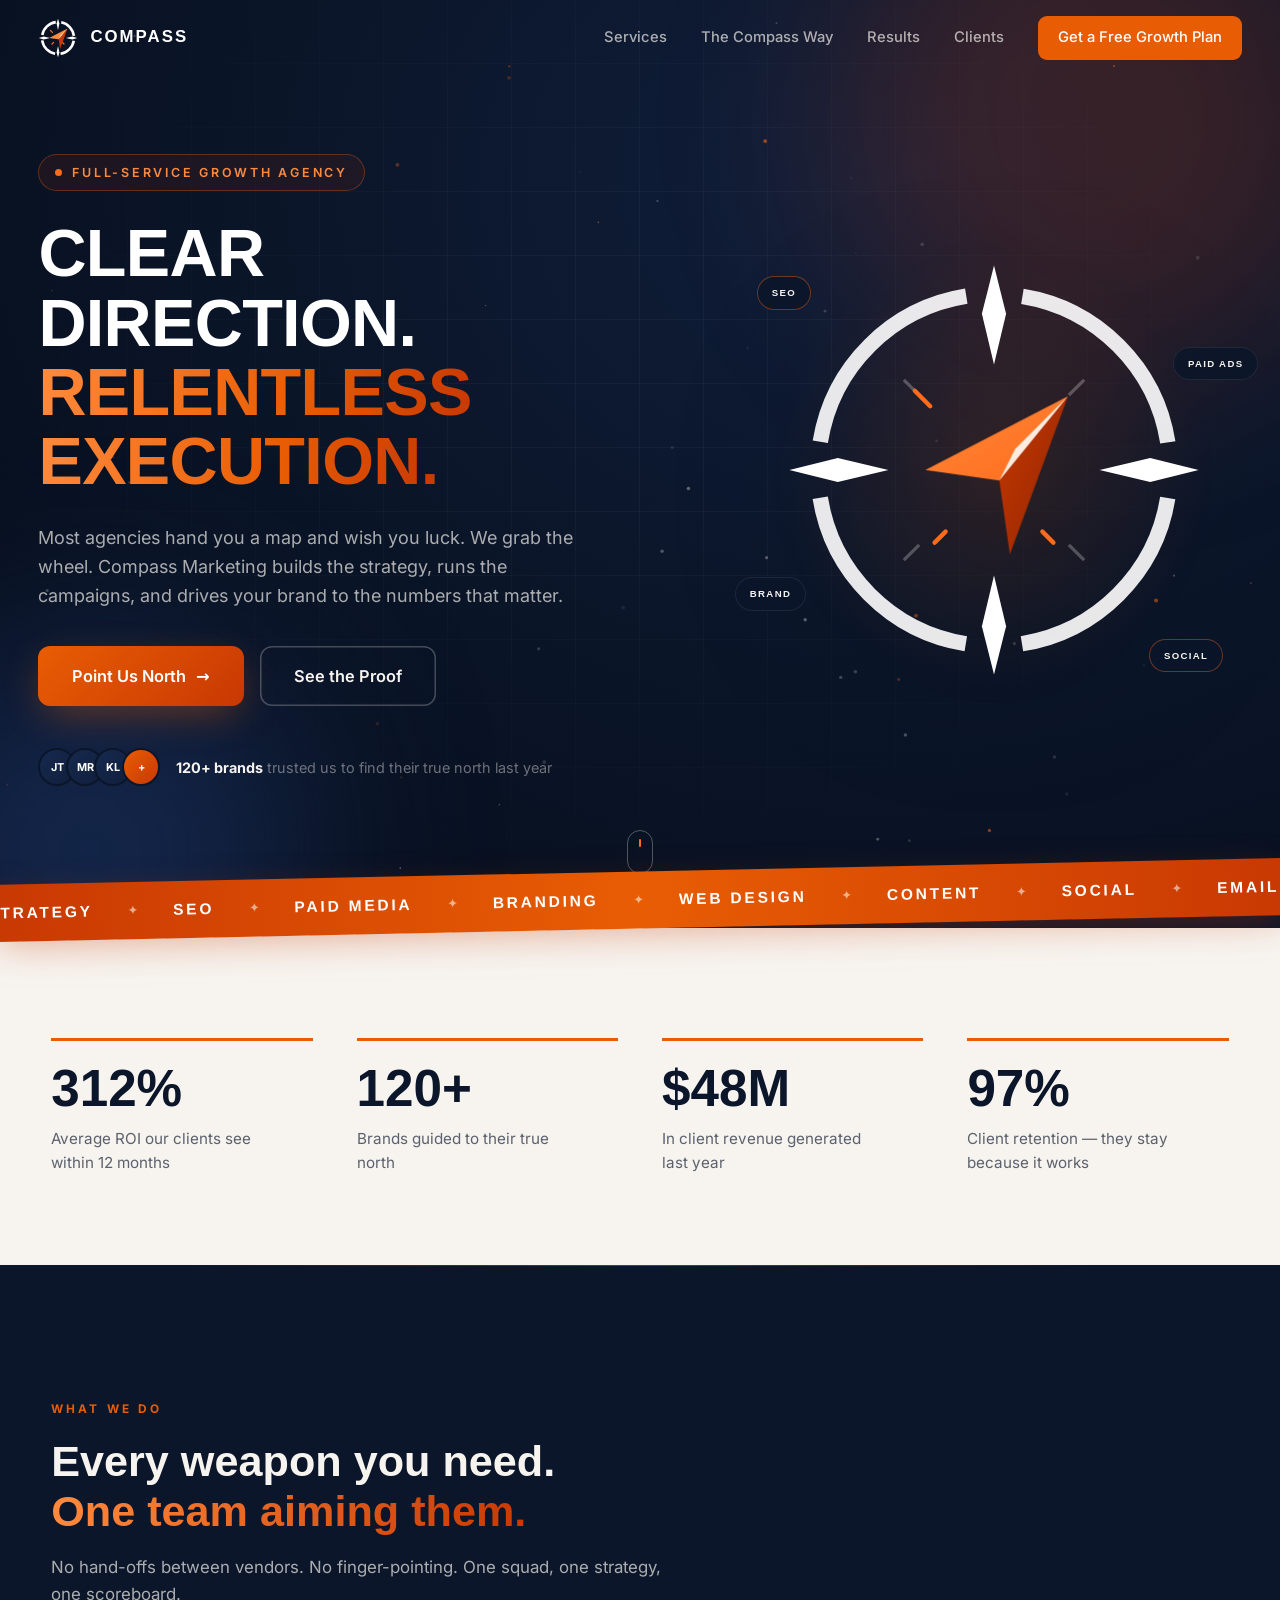
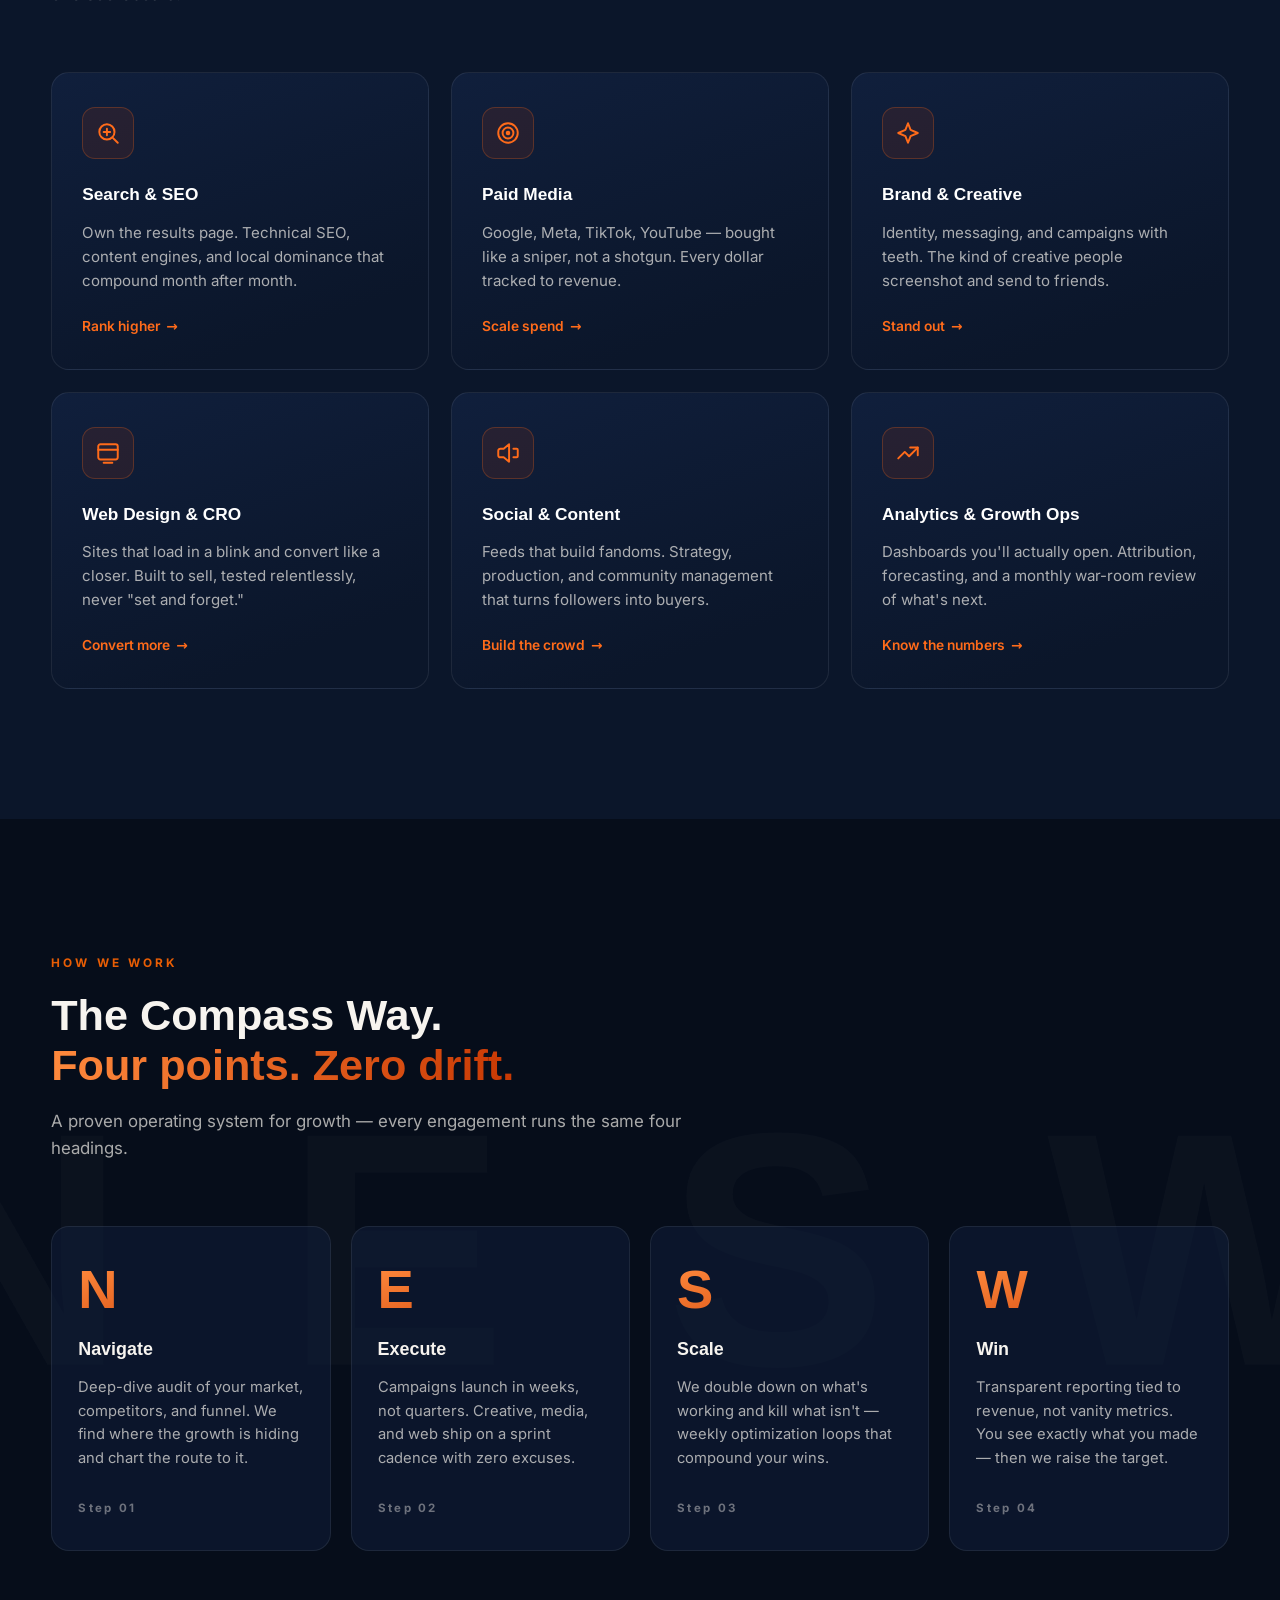
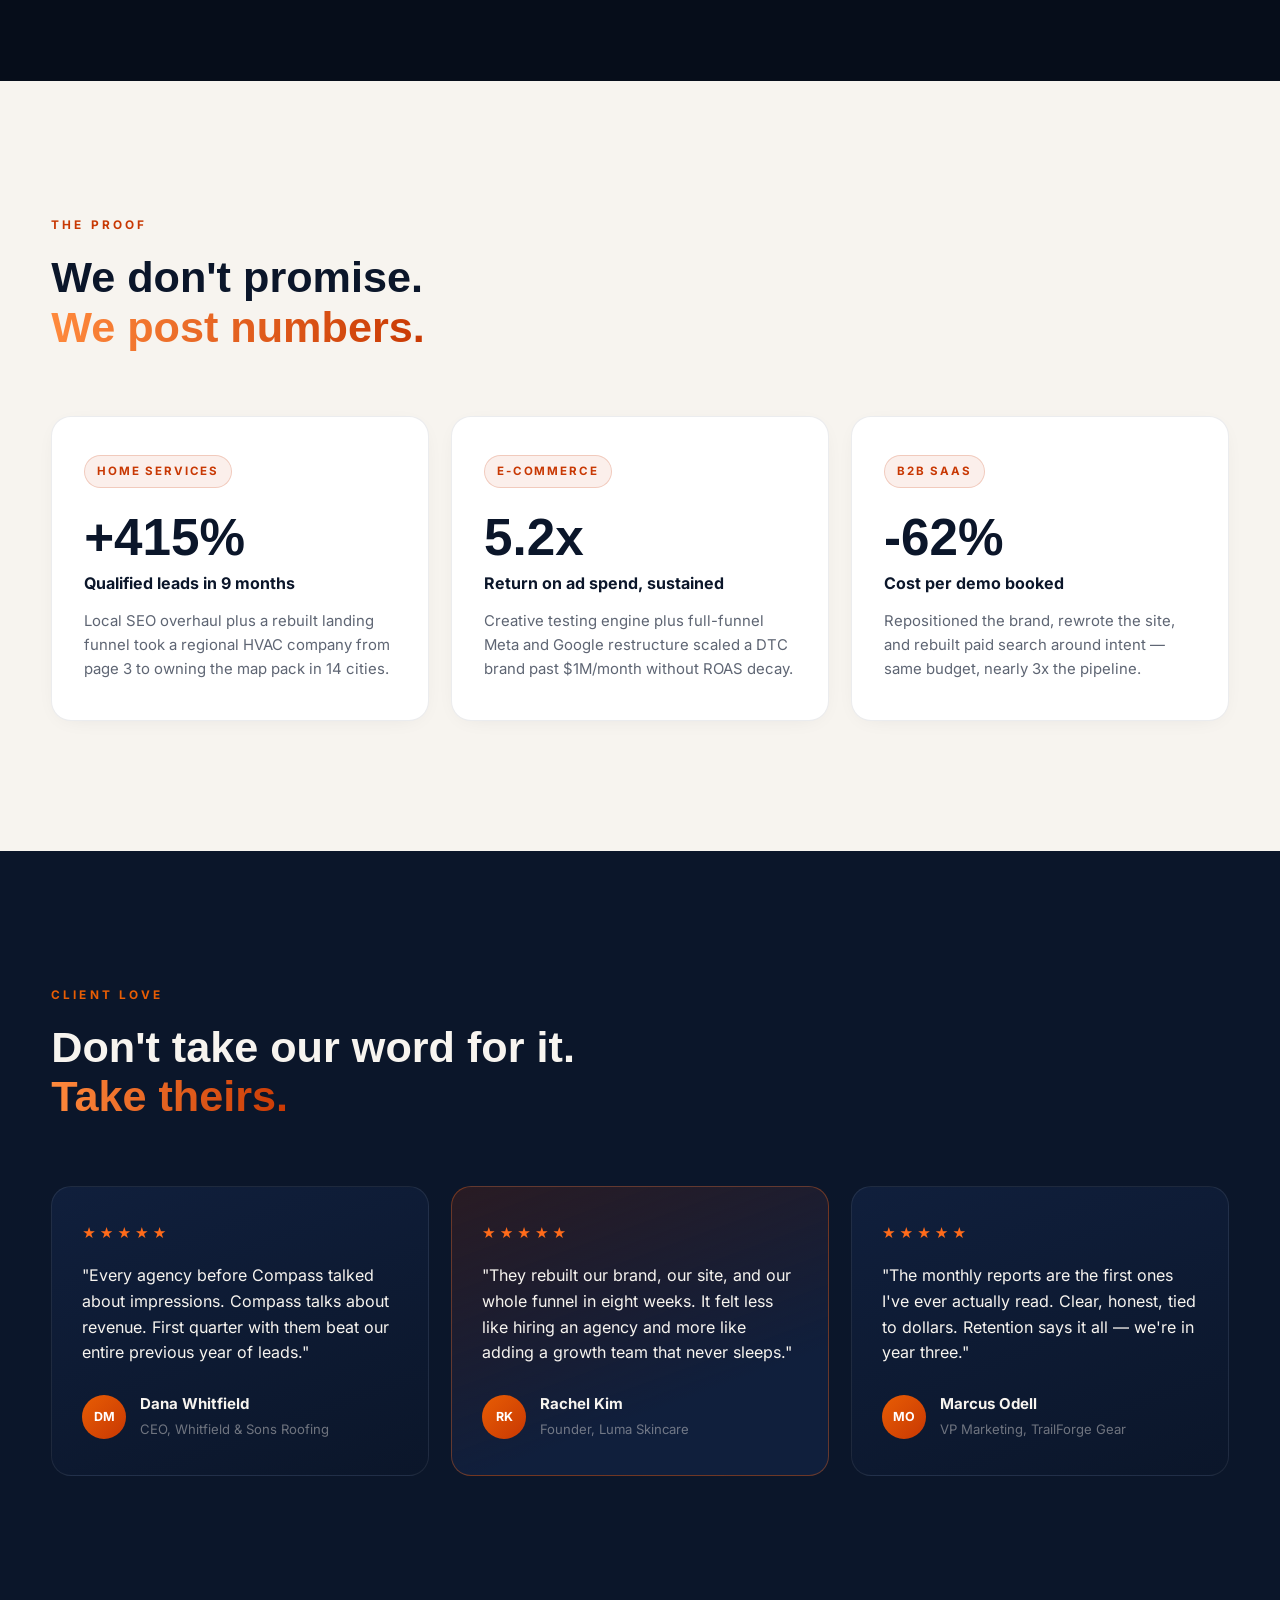
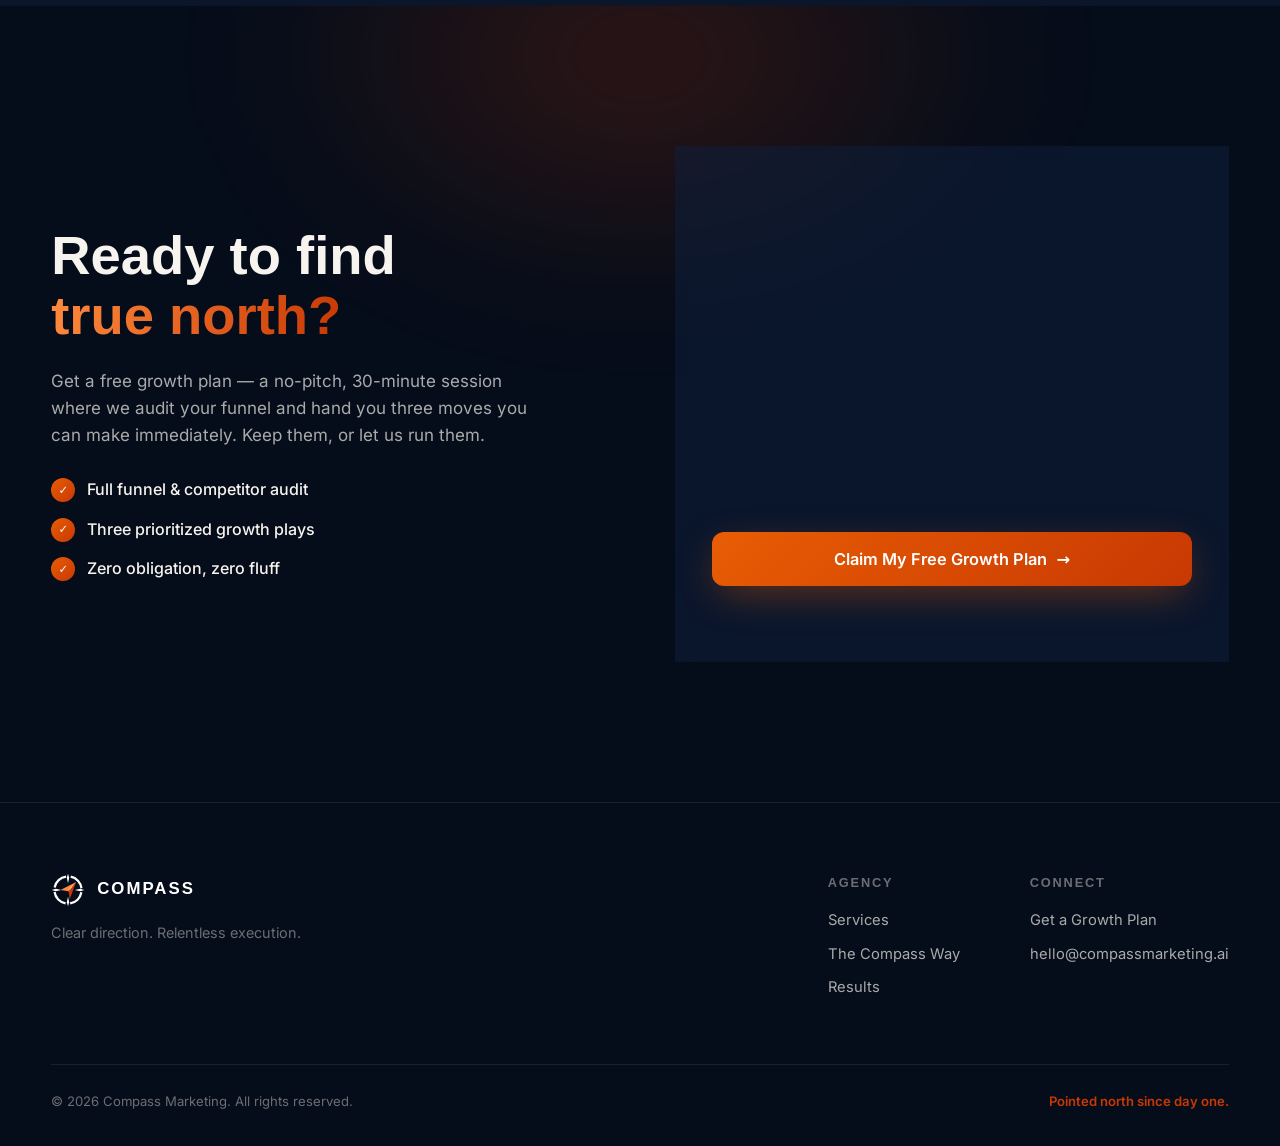
==== commit d7563933: "Redraw brand mark to match the real Compass logo Ring gaps now align with the four cardinal needle s" ====
--- a/index.html
+++ b/index.html
@@ -19,8 +19,10 @@
   <!-- ======= LOADER ======= -->
   <div class="loader" id="loader" aria-hidden="true">
     <svg class="loader-compass" viewBox="0 0 100 100" width="72" height="72">
-      <circle cx="50" cy="50" r="38" fill="none" stroke="rgba(255,255,255,.18)" stroke-width="5" stroke-dasharray="46 14"/>
-      <polygon points="50,18 60,54 50,48 40,54" fill="#FF6B1A"/>
+      <circle cx="50" cy="50" r="40" fill="none" stroke="rgba(255,255,255,.25)" stroke-width="6.5" stroke-dasharray="48.83 14" stroke-dashoffset="55.83"/>
+      <polygon points="73.8,26.2 27.9,50 51.7,53.4" fill="#FF8A3D"/>
+      <polygon points="73.8,26.2 51.7,53.4 55.1,77.2" fill="#C83803"/>
+      <polygon points="73.8,26.2 51.7,53.4 56.8,43.2" fill="#FFFFFF" opacity=".85"/>
     </svg>
   </div>
 
@@ -33,15 +35,21 @@
       <a href="#top" class="brand" aria-label="Compass Marketing home">
         <svg class="brand-mark" viewBox="0 0 100 100" width="40" height="40" aria-hidden="true">
           <g class="brand-ring">
-            <circle cx="50" cy="50" r="40" fill="none" stroke="currentColor" stroke-width="6" stroke-dasharray="50 12.83"/>
-            <polygon points="50,2 54,14 50,11 46,14" fill="currentColor"/>
-            <polygon points="50,98 54,86 50,89 46,86" fill="currentColor"/>
-            <polygon points="2,50 14,46 11,50 14,54" fill="currentColor"/>
-            <polygon points="98,50 86,46 89,50 86,54" fill="currentColor"/>
+            <circle cx="50" cy="50" r="40" fill="none" stroke="currentColor" stroke-width="6.5" stroke-dasharray="48.83 14" stroke-dashoffset="55.83"/>
+            <polygon points="50,2 53.5,14 50,30 46.5,14" fill="currentColor"/>
+            <polygon points="50,98 53.5,86 50,70 46.5,86" fill="currentColor"/>
+            <polygon points="2,50 14,46.5 30,50 14,53.5" fill="currentColor"/>
+            <polygon points="98,50 86,46.5 70,50 86,53.5" fill="currentColor"/>
+            <g stroke="#FF6B1A" stroke-width="3" stroke-linecap="round">
+              <line x1="31" y1="31" x2="36" y2="36"/>
+              <line x1="35" y1="65" x2="39" y2="61"/>
+              <line x1="65" y1="65" x2="61" y2="61"/>
+            </g>
           </g>
           <g class="brand-needle">
-            <polygon points="72,28 42,44 52,52" fill="#FF6B1A"/>
-            <polygon points="72,28 52,52 56,72" fill="#C83803"/>
+            <polygon points="73.8,26.2 27.9,50 51.7,53.4" fill="#FF8A3D"/>
+            <polygon points="73.8,26.2 51.7,53.4 55.1,77.2" fill="#C83803"/>
+            <polygon points="73.8,26.2 51.7,53.4 56.8,43.2" fill="#FFFFFF" opacity=".85"/>
           </g>
         </svg>
         <span class="brand-word">COMPASS</span>
@@ -115,36 +123,28 @@
             </defs>
             <circle cx="200" cy="200" r="198" fill="url(#dialGlow)"/>
             <g class="compass-dial" id="compassDial">
-              <circle cx="200" cy="200" r="160" fill="none" stroke="rgba(255,255,255,.9)" stroke-width="14" stroke-dasharray="200 51.3"/>
-              <polygon points="200,8 214,52 200,42 186,52" fill="#fff"/>
-              <polygon points="200,392 214,348 200,358 186,348" fill="#fff"/>
-              <polygon points="8,200 52,186 42,200 52,214" fill="#fff"/>
-              <polygon points="392,200 348,186 358,200 348,214" fill="#fff"/>
-              <g fill="rgba(255,255,255,.45)" font-family="Unbounded, sans-serif" font-size="20" font-weight="700" text-anchor="middle">
-                <text x="200" y="86">N</text>
-                <text x="200" y="330">S</text>
-                <text x="76" y="208">W</text>
-                <text x="324" y="208">E</text>
-              </g>
+              <circle cx="200" cy="200" r="160" fill="none" stroke="rgba(255,255,255,.9)" stroke-width="14" stroke-dasharray="200 51.33" stroke-dashoffset="225.66"/>
+              <polygon points="200,14 211,58 200,104 189,58" fill="#fff"/>
+              <polygon points="200,386 211,342 200,296 189,342" fill="#fff"/>
+              <polygon points="14,200 58,189 104,200 58,211" fill="#fff"/>
+              <polygon points="386,200 342,189 296,200 342,211" fill="#fff"/>
               <g stroke="rgba(255,255,255,.25)" stroke-width="3">
                 <line x1="118" y1="118" x2="132" y2="132"/>
                 <line x1="282" y1="118" x2="268" y2="132"/>
                 <line x1="118" y1="282" x2="132" y2="268"/>
                 <line x1="282" y1="282" x2="268" y2="268"/>
               </g>
-              <g class="tick-orange" stroke="#FF6B1A" stroke-width="4">
-                <line x1="146" y1="128" x2="152" y2="138"/>
-                <line x1="254" y1="128" x2="248" y2="138"/>
-                <line x1="146" y1="272" x2="152" y2="262"/>
-                <line x1="254" y1="272" x2="248" y2="262"/>
+              <g class="tick-orange" stroke="#FF6B1A" stroke-width="4" stroke-linecap="round">
+                <line x1="128" y1="128" x2="142" y2="142"/>
+                <line x1="146" y1="266" x2="156" y2="256"/>
+                <line x1="254" y1="266" x2="244" y2="256"/>
               </g>
             </g>
             <g class="compass-needle" id="compassNeedle">
-              <polygon points="286,114 132,178 176,222" fill="url(#needleA)"/>
-              <polygon points="286,114 176,222 208,300 196,224" fill="url(#needleB)"/>
-              <polygon points="286,114 168,200 176,222" fill="#fff" opacity=".35"/>
+              <polygon points="267.2,132.8 137.6,200 204.8,209.6" fill="url(#needleA)"/>
+              <polygon points="267.2,132.8 204.8,209.6 214.4,276.8" fill="url(#needleB)"/>
+              <polygon points="267.2,132.8 204.8,209.6 219.2,180.8" fill="#fff" opacity=".85"/>
             </g>
-            <circle cx="200" cy="200" r="10" fill="#0B162A" stroke="#FF6B1A" stroke-width="4"/>
           </svg>
           <div class="compass-orbit orbit-1"><span>SEO</span></div>
           <div class="compass-orbit orbit-2"><span>PAID ADS</span></div>
@@ -401,9 +401,14 @@
       <div class="footer-brand">
         <a href="#top" class="brand brand-footer">
           <svg class="brand-mark" viewBox="0 0 100 100" width="34" height="34" aria-hidden="true">
-            <circle cx="50" cy="50" r="40" fill="none" stroke="currentColor" stroke-width="6" stroke-dasharray="50 12.83"/>
-            <polygon points="72,28 42,44 52,52" fill="#FF6B1A"/>
-            <polygon points="72,28 52,52 56,72" fill="#C83803"/>
+            <circle cx="50" cy="50" r="40" fill="none" stroke="currentColor" stroke-width="6.5" stroke-dasharray="48.83 14" stroke-dashoffset="55.83"/>
+            <polygon points="50,2 53.5,14 50,30 46.5,14" fill="currentColor"/>
+            <polygon points="50,98 53.5,86 50,70 46.5,86" fill="currentColor"/>
+            <polygon points="2,50 14,46.5 30,50 14,53.5" fill="currentColor"/>
+            <polygon points="98,50 86,46.5 70,50 86,53.5" fill="currentColor"/>
+            <polygon points="73.8,26.2 27.9,50 51.7,53.4" fill="#FF8A3D"/>
+            <polygon points="73.8,26.2 51.7,53.4 55.1,77.2" fill="#C83803"/>
+            <polygon points="73.8,26.2 51.7,53.4 56.8,43.2" fill="#FFFFFF" opacity=".85"/>
           </svg>
           <span class="brand-word">COMPASS</span>
         </a>
--- a/css/style.css
+++ b/css/style.css
@@ -92,7 +92,7 @@
 }
 .brand-mark { color: var(--white); }
 .brand:hover .brand-needle { transform: rotate(18deg); }
-.brand-needle { transform-origin: 52px 52px; transition: transform .5s var(--ease-out); }
+.brand-needle { transform-origin: 50px 50px; transition: transform .5s var(--ease-out); }
 
 .nav-links { display: flex; align-items: center; gap: 34px; }
 .nav-links a {
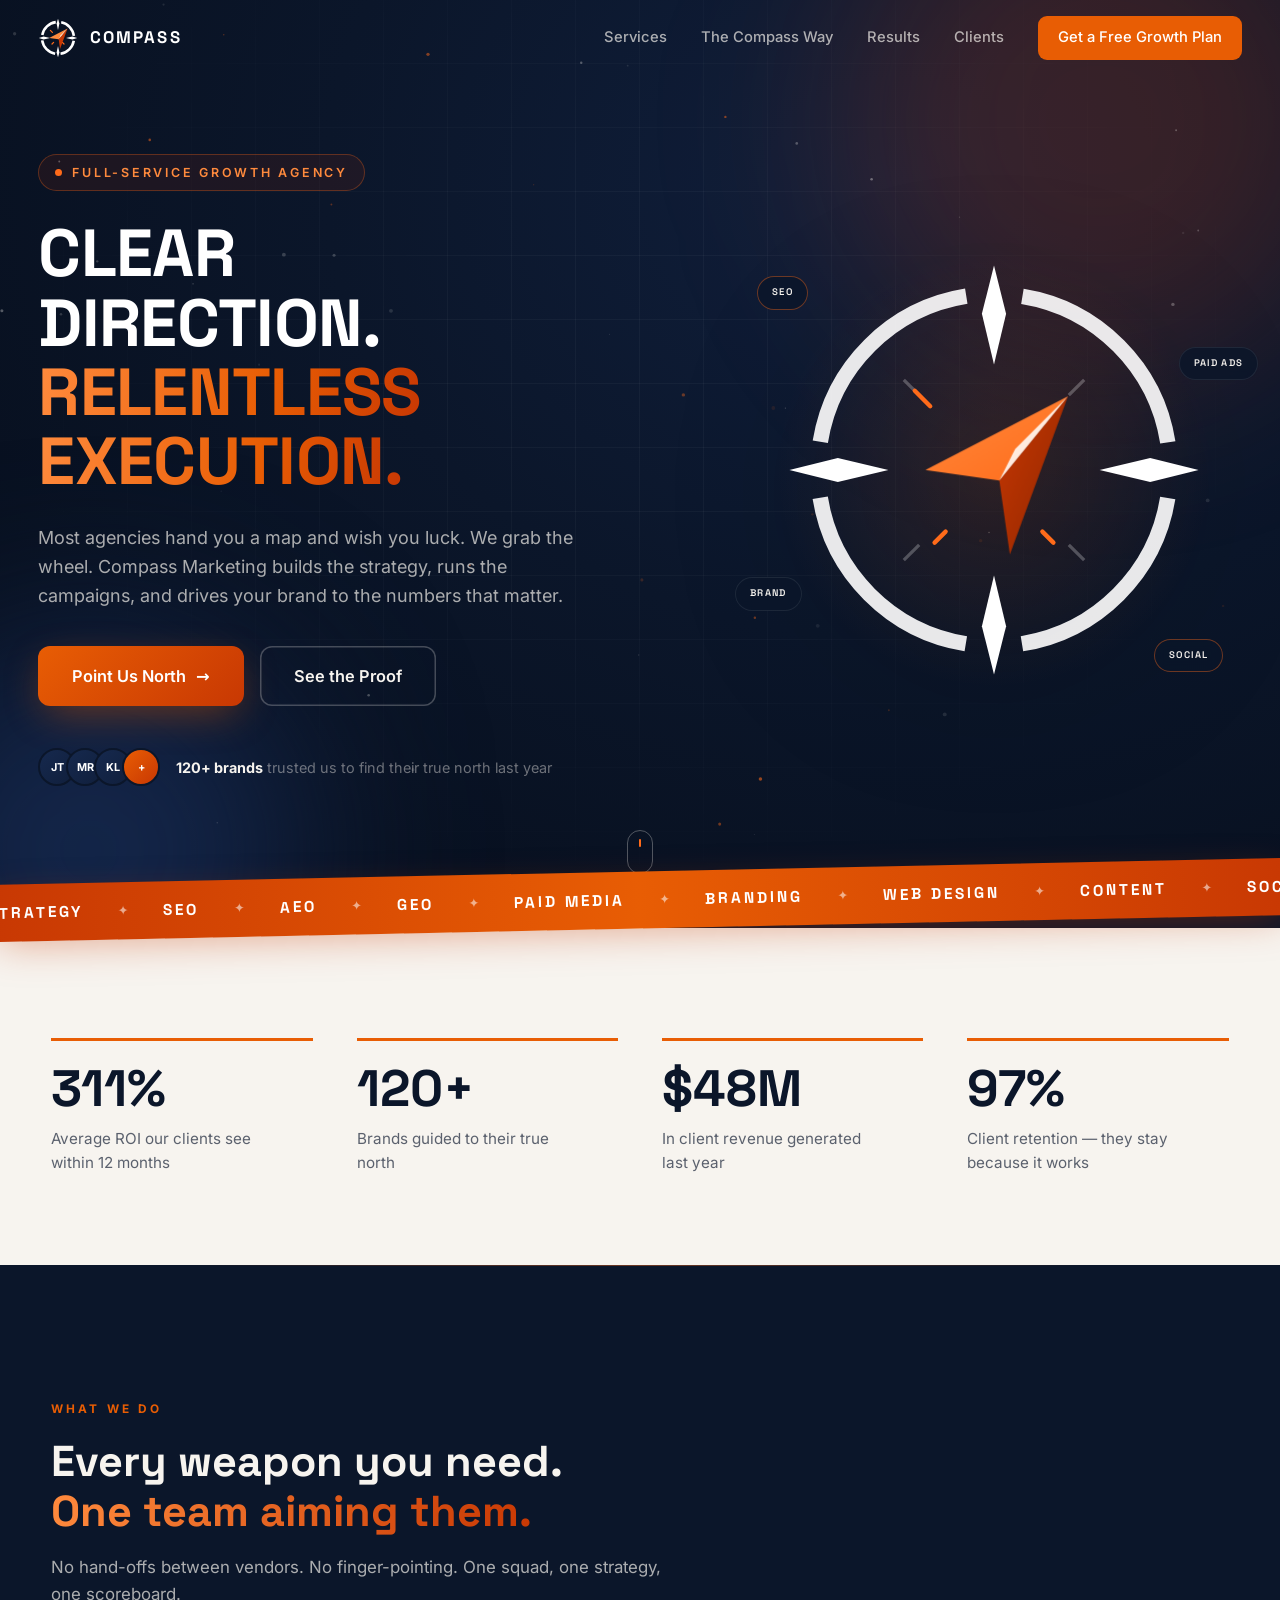
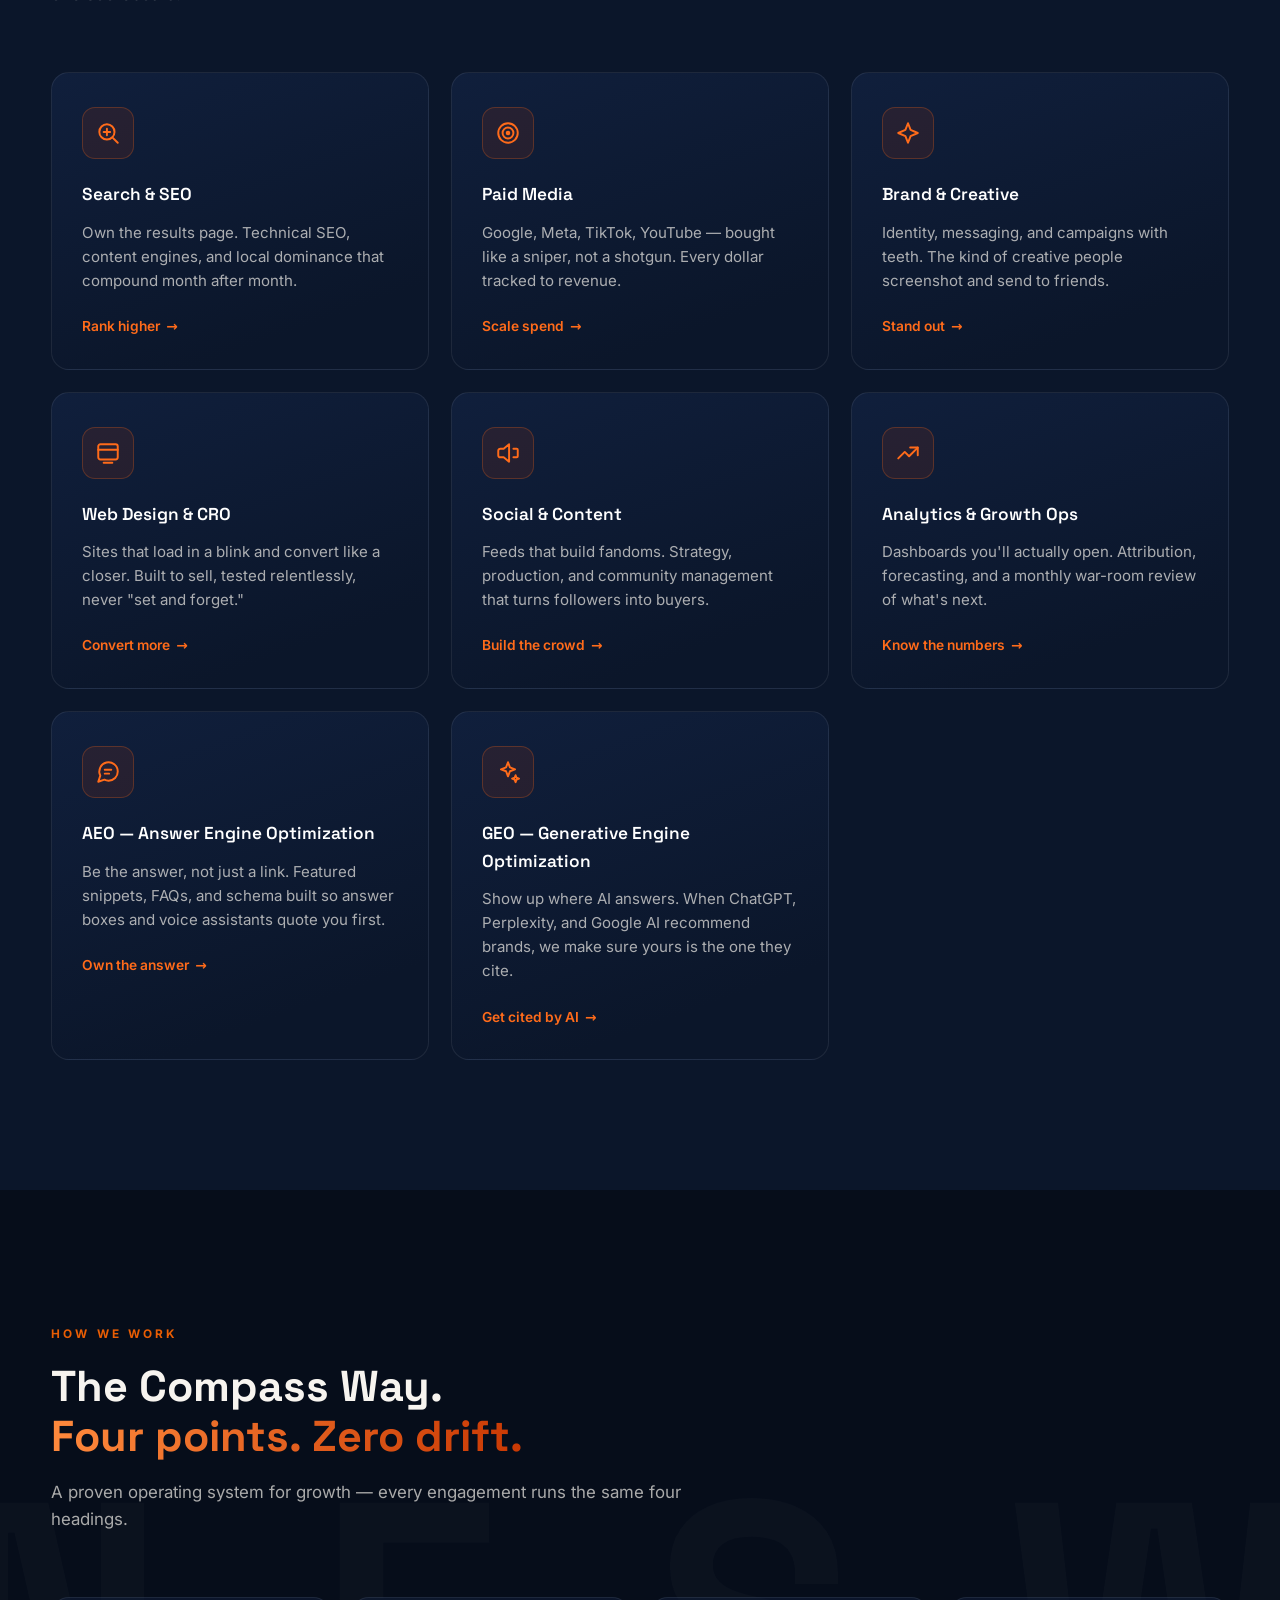
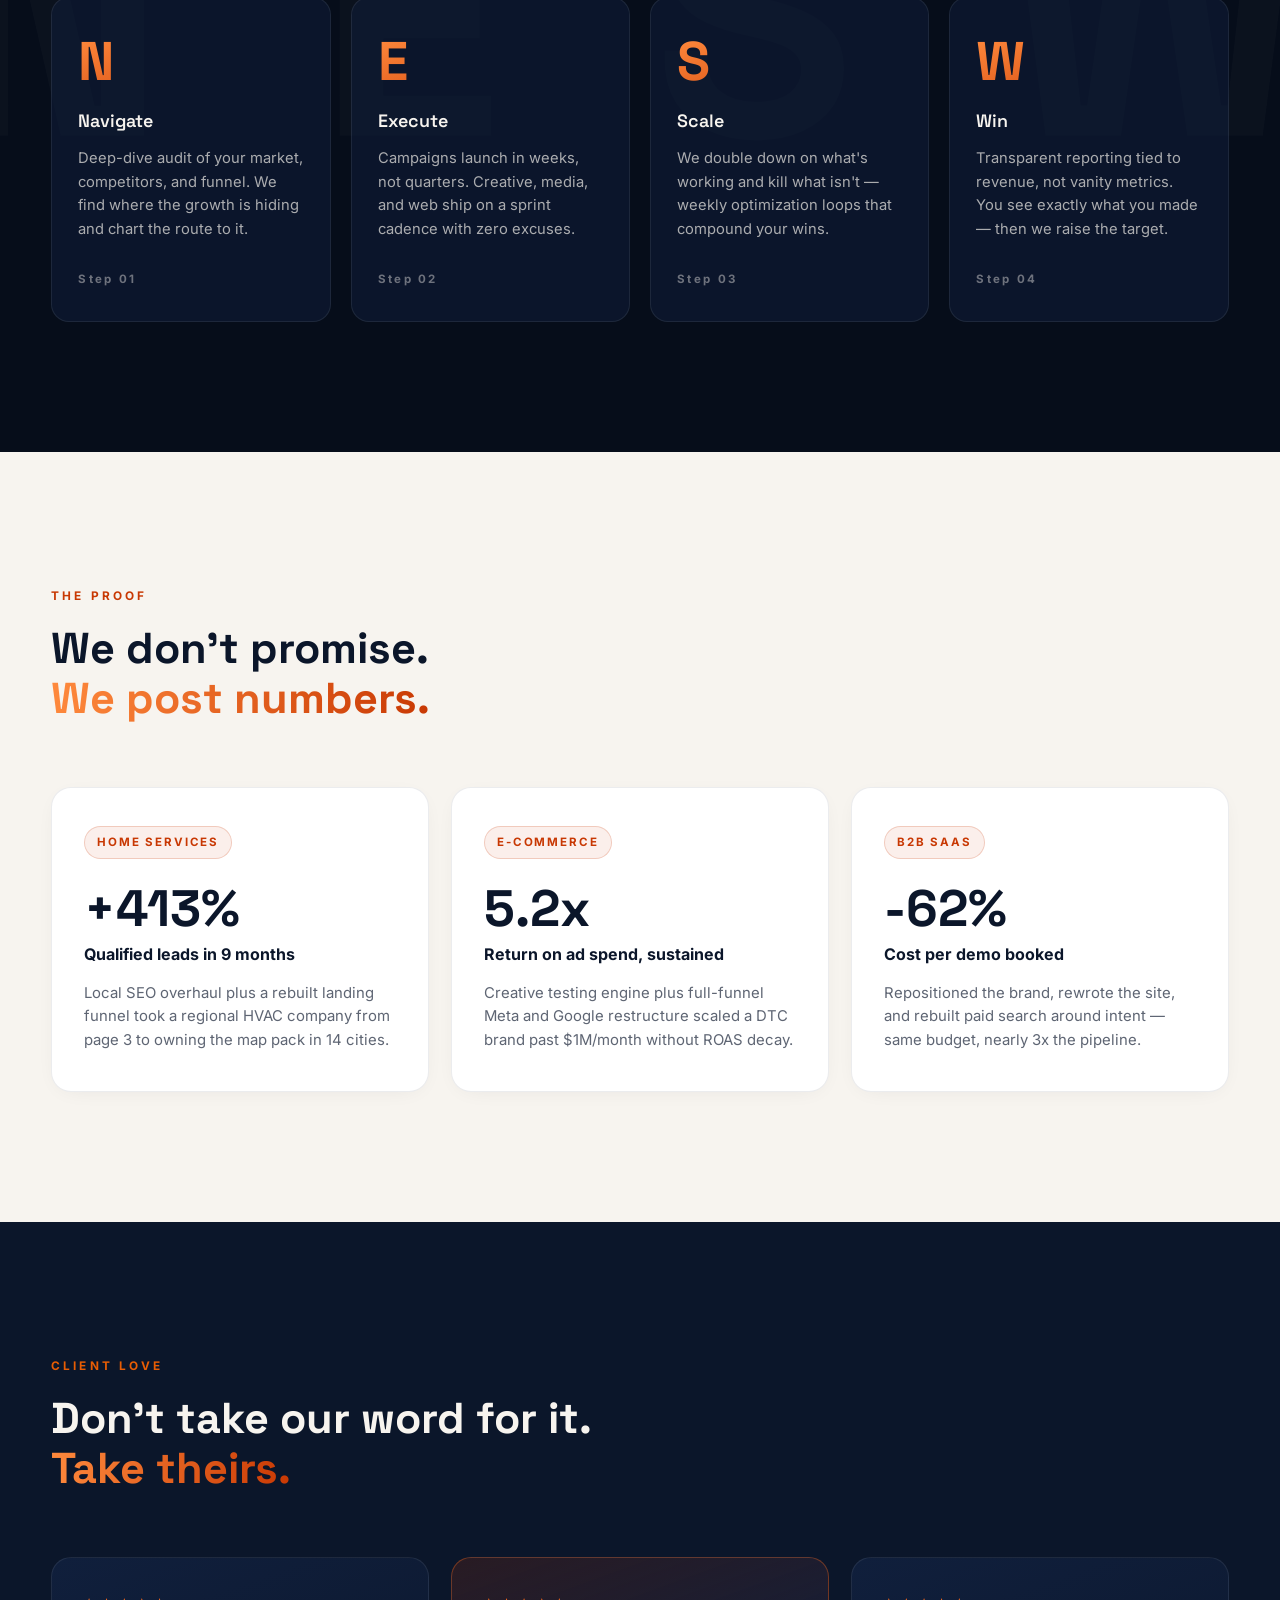
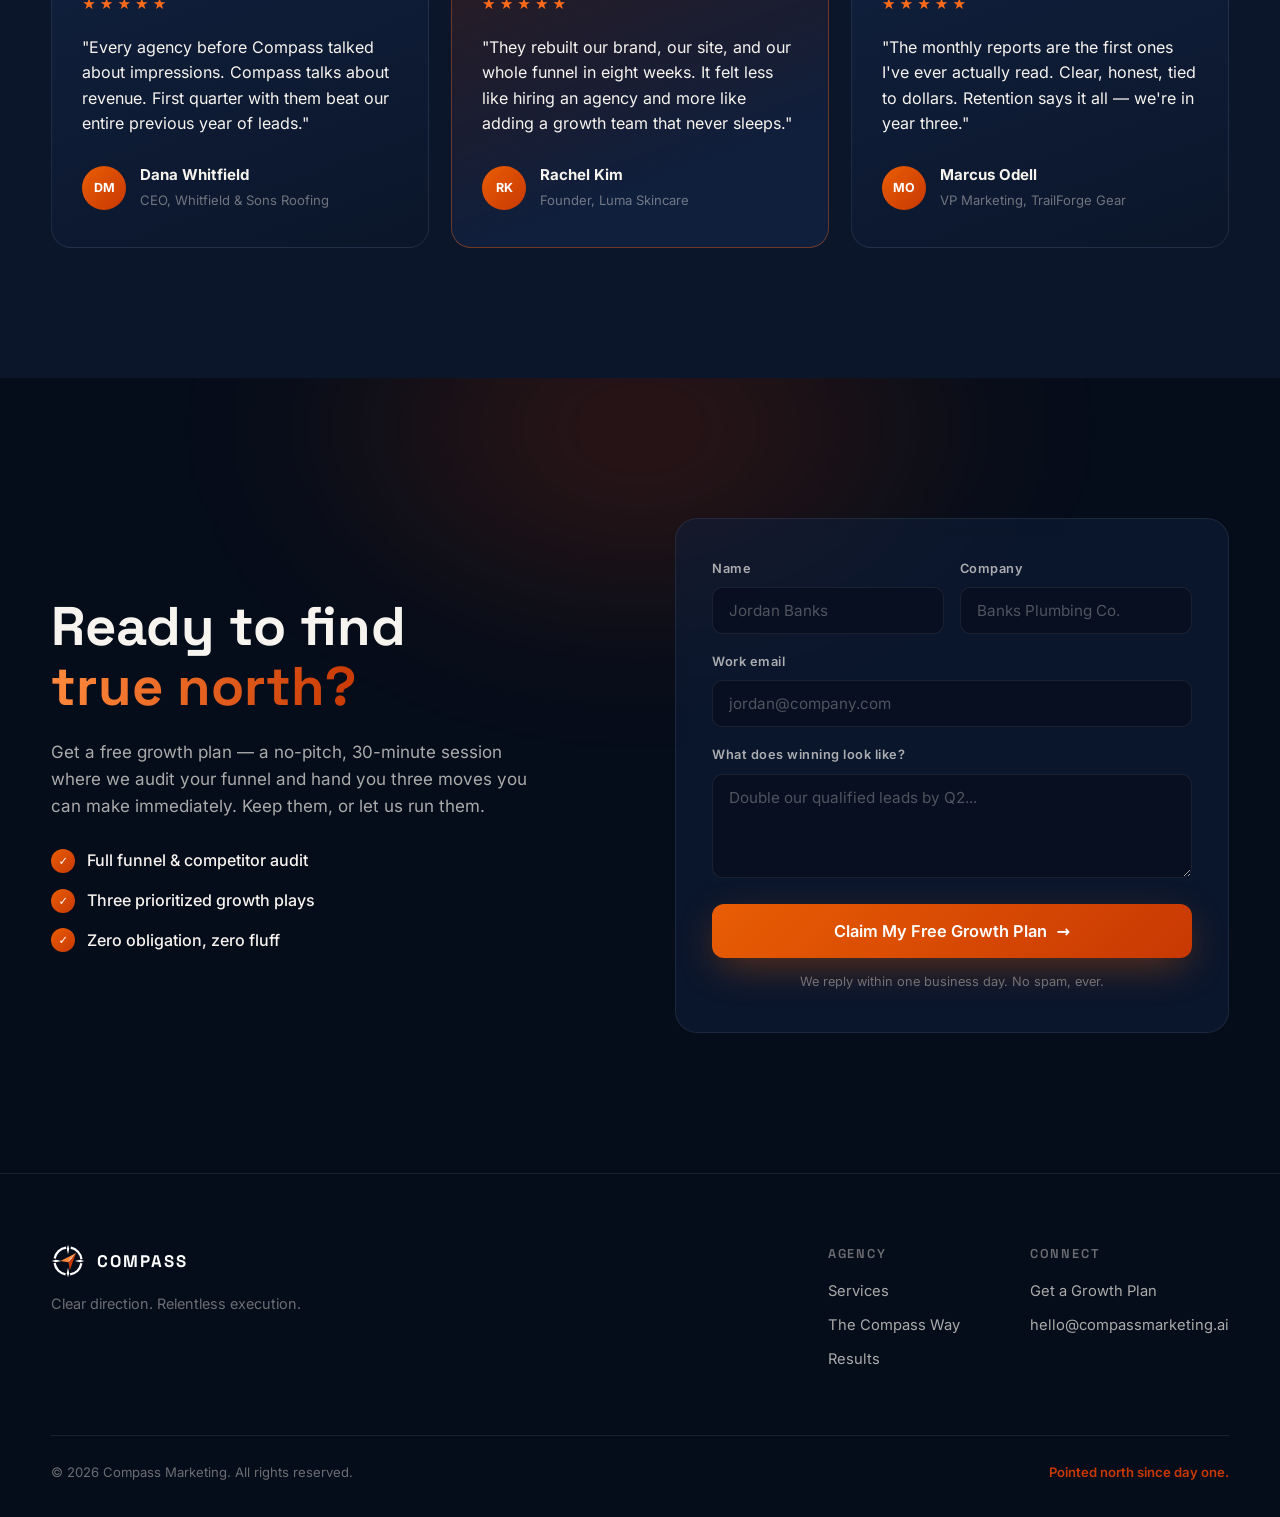
==== commit b6194d5d: "Swap display font to Space Grotesk; add AEO and GEO services Replace Unbounded (wavy letterforms) wi" ====
--- a/index.html
+++ b/index.html
@@ -9,7 +9,7 @@
   <meta property="og:description" content="Clear Direction. Relentless Execution. The growth agency that points your brand true north.">
   <meta property="og:type" content="website">
   <link rel="icon" type="image/svg+xml" href="assets/favicon.svg">
-  <link rel="preload" href="assets/fonts/unbounded-var.woff2" as="font" type="font/woff2" crossorigin>
+  <link rel="preload" href="assets/fonts/space-grotesk-var.woff2" as="font" type="font/woff2" crossorigin>
   <link rel="preload" href="assets/fonts/inter-var.woff2" as="font" type="font/woff2" crossorigin>
   <link rel="stylesheet" href="css/fonts.css">
   <link rel="stylesheet" href="css/style.css">
@@ -162,8 +162,8 @@
   <!-- ======= MARQUEE ======= -->
   <div class="marquee" aria-hidden="true">
     <div class="marquee-track">
-      <span>STRATEGY</span><i>✦</i><span>SEO</span><i>✦</i><span>PAID MEDIA</span><i>✦</i><span>BRANDING</span><i>✦</i><span>WEB DESIGN</span><i>✦</i><span>CONTENT</span><i>✦</i><span>SOCIAL</span><i>✦</i><span>EMAIL</span><i>✦</i>
-      <span>STRATEGY</span><i>✦</i><span>SEO</span><i>✦</i><span>PAID MEDIA</span><i>✦</i><span>BRANDING</span><i>✦</i><span>WEB DESIGN</span><i>✦</i><span>CONTENT</span><i>✦</i><span>SOCIAL</span><i>✦</i><span>EMAIL</span><i>✦</i>
+      <span>STRATEGY</span><i>✦</i><span>SEO</span><i>✦</i><span>AEO</span><i>✦</i><span>GEO</span><i>✦</i><span>PAID MEDIA</span><i>✦</i><span>BRANDING</span><i>✦</i><span>WEB DESIGN</span><i>✦</i><span>CONTENT</span><i>✦</i><span>SOCIAL</span><i>✦</i><span>EMAIL</span><i>✦</i>
+      <span>STRATEGY</span><i>✦</i><span>SEO</span><i>✦</i><span>AEO</span><i>✦</i><span>GEO</span><i>✦</i><span>PAID MEDIA</span><i>✦</i><span>BRANDING</span><i>✦</i><span>WEB DESIGN</span><i>✦</i><span>CONTENT</span><i>✦</i><span>SOCIAL</span><i>✦</i><span>EMAIL</span><i>✦</i>
     </div>
   </div>
 
@@ -245,6 +245,22 @@
           <h3>Analytics &amp; Growth Ops</h3>
           <p>Dashboards you'll actually open. Attribution, forecasting, and a monthly war-room review of what's next.</p>
           <span class="service-link">Know the numbers <i>→</i></span>
+        </article>
+        <article class="service-card reveal">
+          <div class="service-icon">
+            <svg viewBox="0 0 24 24" fill="none" stroke="currentColor" stroke-width="1.8" stroke-linecap="round" stroke-linejoin="round"><path d="M21 11.5a8.38 8.38 0 0 1-8.5 8.5 8.5 8.5 0 0 1-3.8-.9L3 21l1.9-5.7a8.5 8.5 0 1 1 16.1-3.8z"/><path d="M9 10h6M9 13.5h4"/></svg>
+          </div>
+          <h3>AEO — Answer Engine Optimization</h3>
+          <p>Be the answer, not just a link. Featured snippets, FAQs, and schema built so answer boxes and voice assistants quote you first.</p>
+          <span class="service-link">Own the answer <i>→</i></span>
+        </article>
+        <article class="service-card reveal">
+          <div class="service-icon">
+            <svg viewBox="0 0 24 24" fill="none" stroke="currentColor" stroke-width="1.8" stroke-linecap="round" stroke-linejoin="round"><path d="M12 3l1.8 4.7L18.5 9.5l-4.7 1.8L12 16l-1.8-4.7L5.5 9.5l4.7-1.8z"/><path d="M19 15l.9 2.3L22.2 18.2l-2.3.9L19 21.4l-.9-2.3-2.3-.9 2.3-.9z"/></svg>
+          </div>
+          <h3>GEO — Generative Engine Optimization</h3>
+          <p>Show up where AI answers. When ChatGPT, Perplexity, and Google AI recommend brands, we make sure yours is the one they cite.</p>
+          <span class="service-link">Get cited by AI <i>→</i></span>
         </article>
       </div>
     </div>
--- a/css/fonts.css
+++ b/css/fonts.css
@@ -1,10 +1,10 @@
 /* Self-hosted variable fonts (latin subset) — no third-party requests */
 @font-face {
-  font-family: 'Unbounded';
+  font-family: 'Space Grotesk';
   font-style: normal;
-  font-weight: 200 900;
+  font-weight: 300 700;
   font-display: swap;
-  src: url('../assets/fonts/unbounded-var.woff2') format('woff2');
+  src: url('../assets/fonts/space-grotesk-var.woff2') format('woff2');
   unicode-range: U+0000-00FF, U+0131, U+0152-0153, U+02BB-02BC, U+02C6, U+02DA, U+02DC, U+2000-206F, U+2074, U+20AC, U+2122, U+2191, U+2193, U+2212, U+2215, U+FEFF, U+FFFD;
 }
 @font-face {
--- a/css/style.css
+++ b/css/style.css
@@ -19,7 +19,7 @@
   --ink: #0B162A;
   --ink-dim: rgba(11, 22, 42, 0.66);
   --line: rgba(255, 255, 255, 0.08);
-  --font-display: 'Unbounded', sans-serif;
+  --font-display: 'Space Grotesk', sans-serif;
   --font-body: 'Inter', system-ui, sans-serif;
   --ease-out: cubic-bezier(0.16, 1, 0.3, 1);
   --shadow-orange: 0 12px 40px -8px rgba(232, 93, 4, 0.45);
@@ -216,7 +216,7 @@
 
 .hero-title {
   font-family: var(--font-display);
-  font-weight: 800;
+  font-weight: 700;
   font-size: clamp(2.4rem, 5.2vw, 4.4rem);
   line-height: 1.04;
   letter-spacing: -0.01em;
@@ -374,7 +374,7 @@
 }
 .stat { border-top: 3px solid var(--orange-500); padding-top: 22px; }
 .stat-num {
-  font-family: var(--font-display); font-weight: 800;
+  font-family: var(--font-display); font-weight: 700;
   font-size: clamp(2.2rem, 4vw, 3.4rem);
   color: var(--ink); line-height: 1; margin-bottom: 12px;
 }
@@ -444,7 +444,7 @@
   content: 'N E S W';
   position: absolute; top: 50%; left: 50%;
   transform: translate(-50%, -50%);
-  font-family: var(--font-display); font-weight: 800;
+  font-family: var(--font-display); font-weight: 700;
   font-size: clamp(8rem, 26vw, 22rem);
   letter-spacing: .1em;
   color: rgba(255,255,255,.018);
@@ -468,7 +468,7 @@
   background: rgba(22, 41, 78, .6);
 }
 .process-letter {
-  font-family: var(--font-display); font-weight: 800;
+  font-family: var(--font-display); font-weight: 700;
   font-size: 3.4rem; line-height: 1;
   background: linear-gradient(160deg, var(--orange-300), var(--orange-600));
   -webkit-background-clip: text; background-clip: text;
@@ -522,7 +522,7 @@
   margin-bottom: 24px;
 }
 .result-metric {
-  font-family: var(--font-display); font-weight: 800;
+  font-family: var(--font-display); font-weight: 700;
   font-size: clamp(2.6rem, 4vw, 3.6rem);
   color: var(--ink); line-height: 1; margin-bottom: 8px;
 }
@@ -586,7 +586,7 @@
   align-items: center;
 }
 .cta-copy h2 {
-  font-family: var(--font-display); font-weight: 800;
+  font-family: var(--font-display); font-weight: 700;
   font-size: clamp(2rem, 4.4vw, 3.4rem);
   line-height: 1.1; margin-bottom: 22px;
 }
@@ -606,7 +606,7 @@
   content: '✓';
   width: 24px; height: 24px; border-radius: 50%;
   display: grid; place-items: center; flex-shrink: 0;
-  font-size: .72rem; font-weight: 800; color: var(--white);
+  font-size: .72rem; font-weight: 700; color: var(--white);
   background: linear-gradient(135deg, var(--orange-500), var(--orange-600));
 }
 
@@ -707,6 +707,8 @@
 .stats-grid .reveal:nth-child(4) { transition-delay: .3s; }
 .services-grid .reveal:nth-child(5) { transition-delay: .4s; }
 .services-grid .reveal:nth-child(6) { transition-delay: .5s; }
+.services-grid .reveal:nth-child(7) { transition-delay: .6s; }
+.services-grid .reveal:nth-child(8) { transition-delay: .7s; }
 
 /* ============ RESPONSIVE ============ */
 @media (max-width: 1024px) {
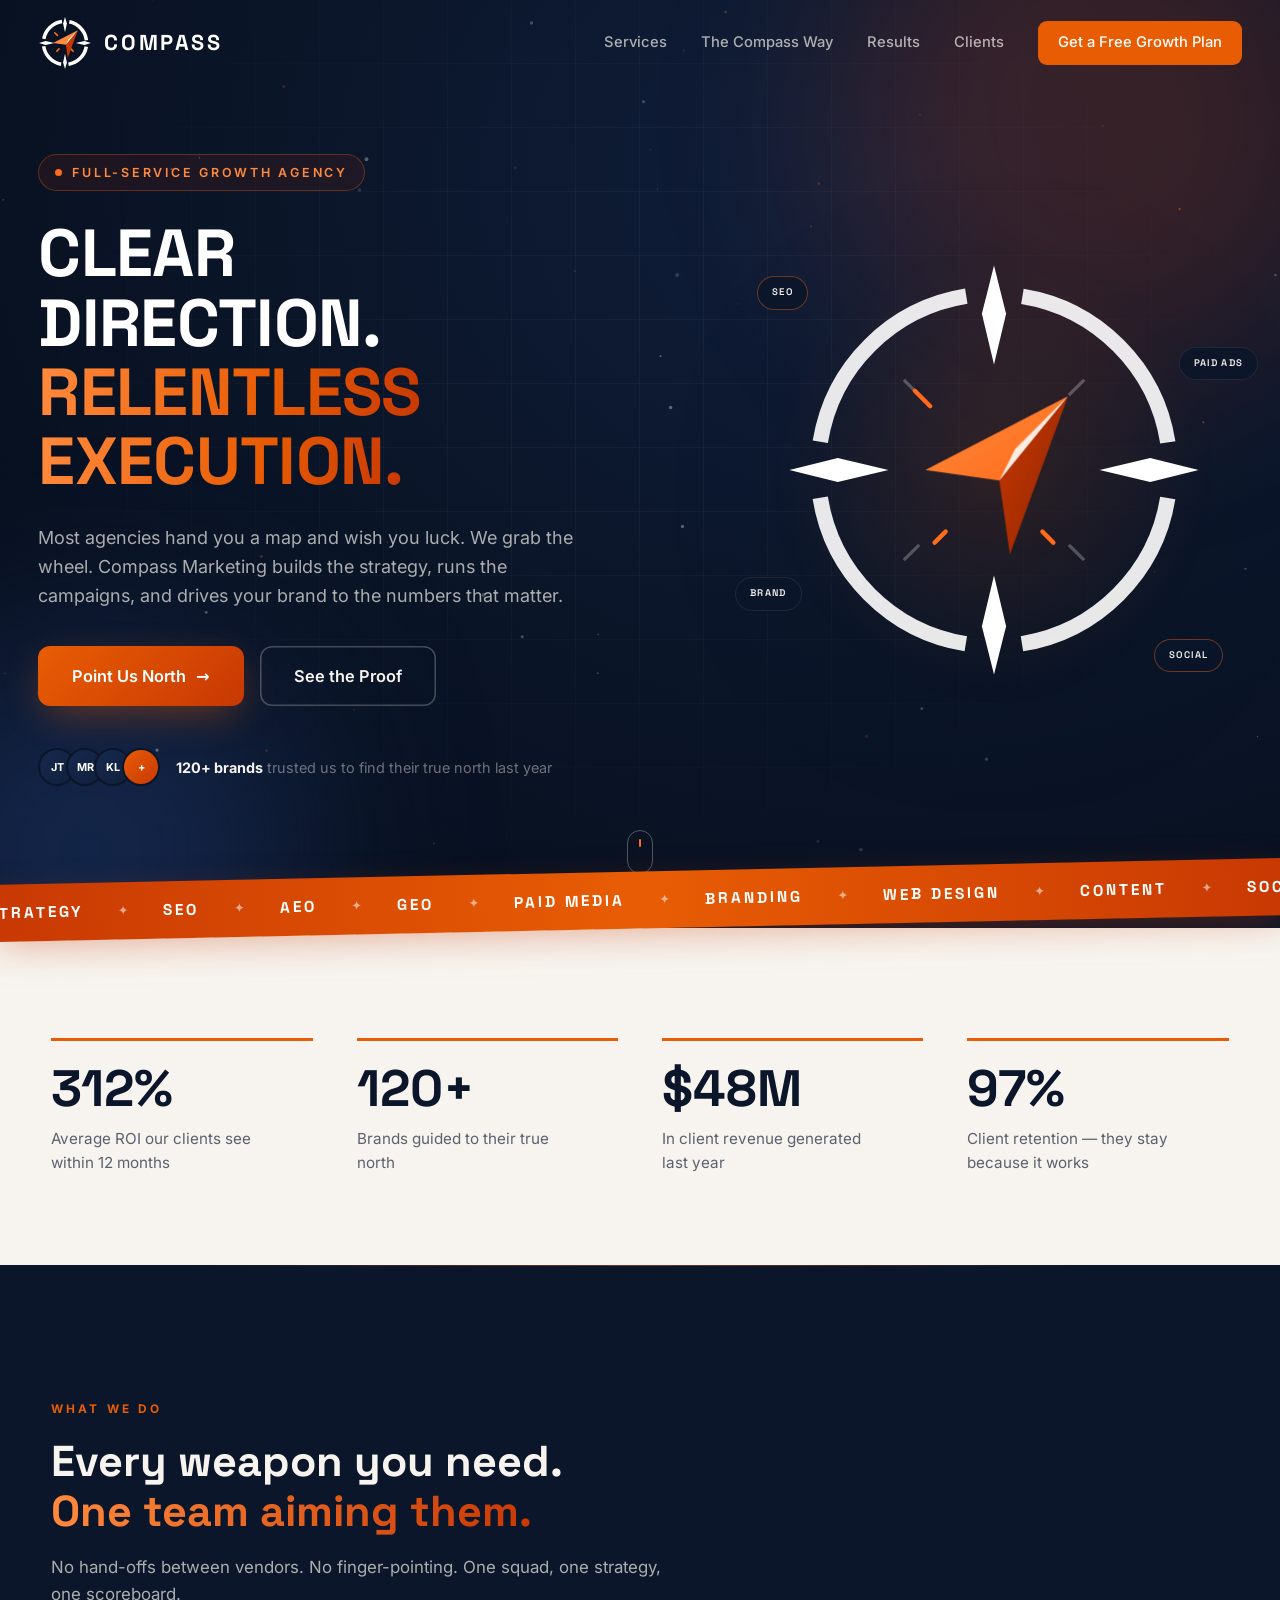
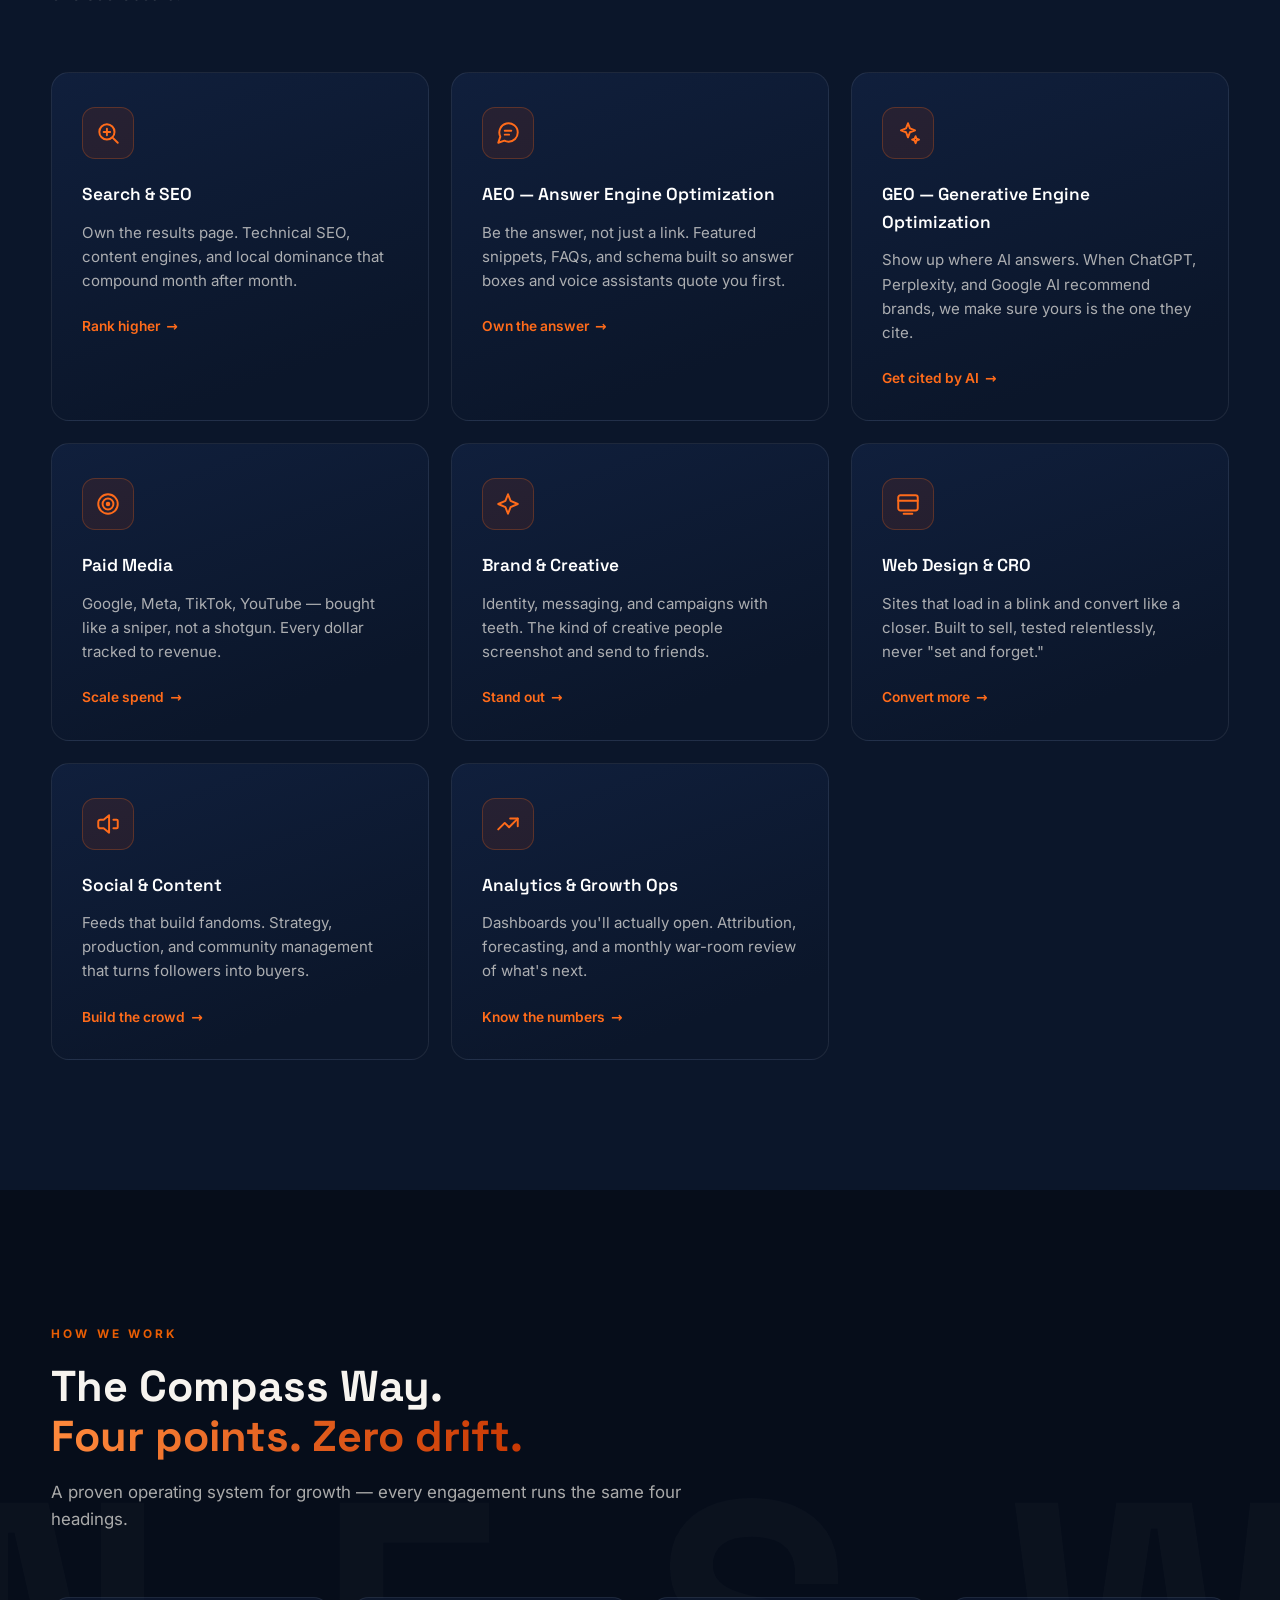
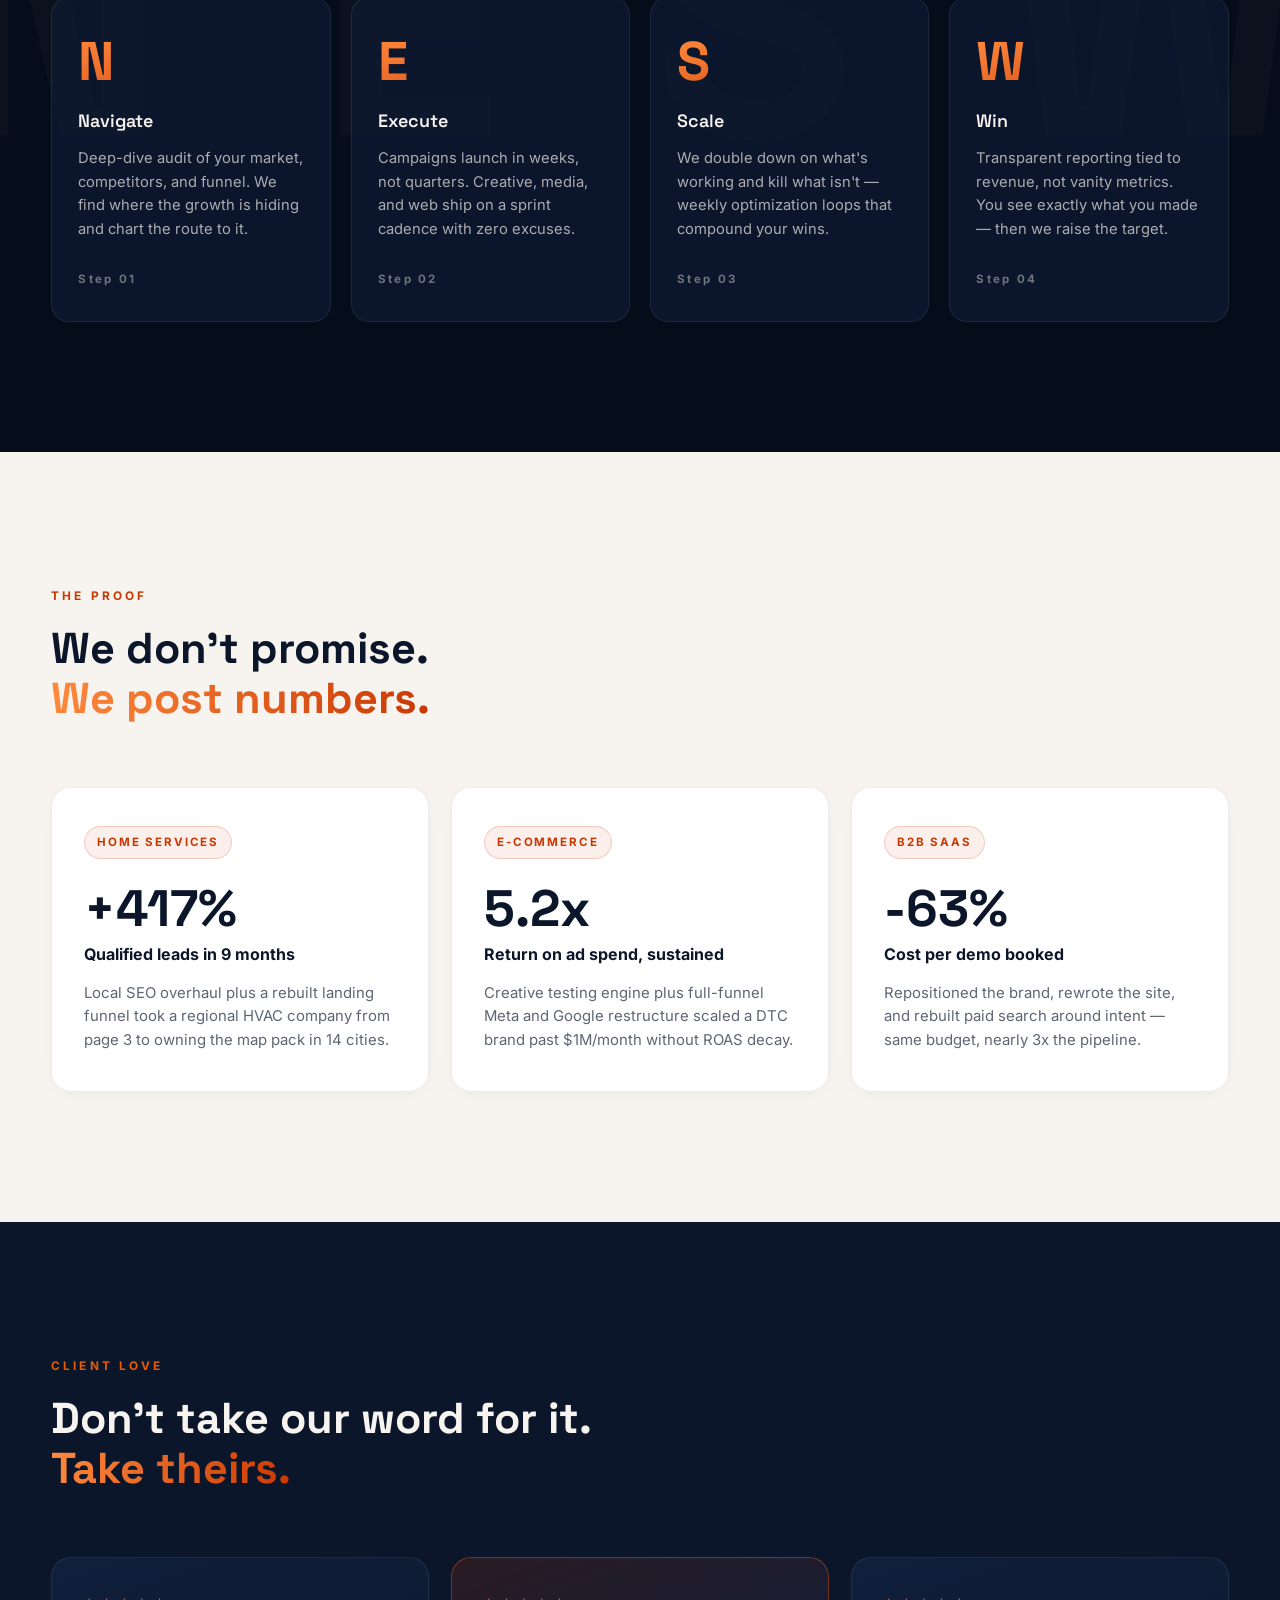
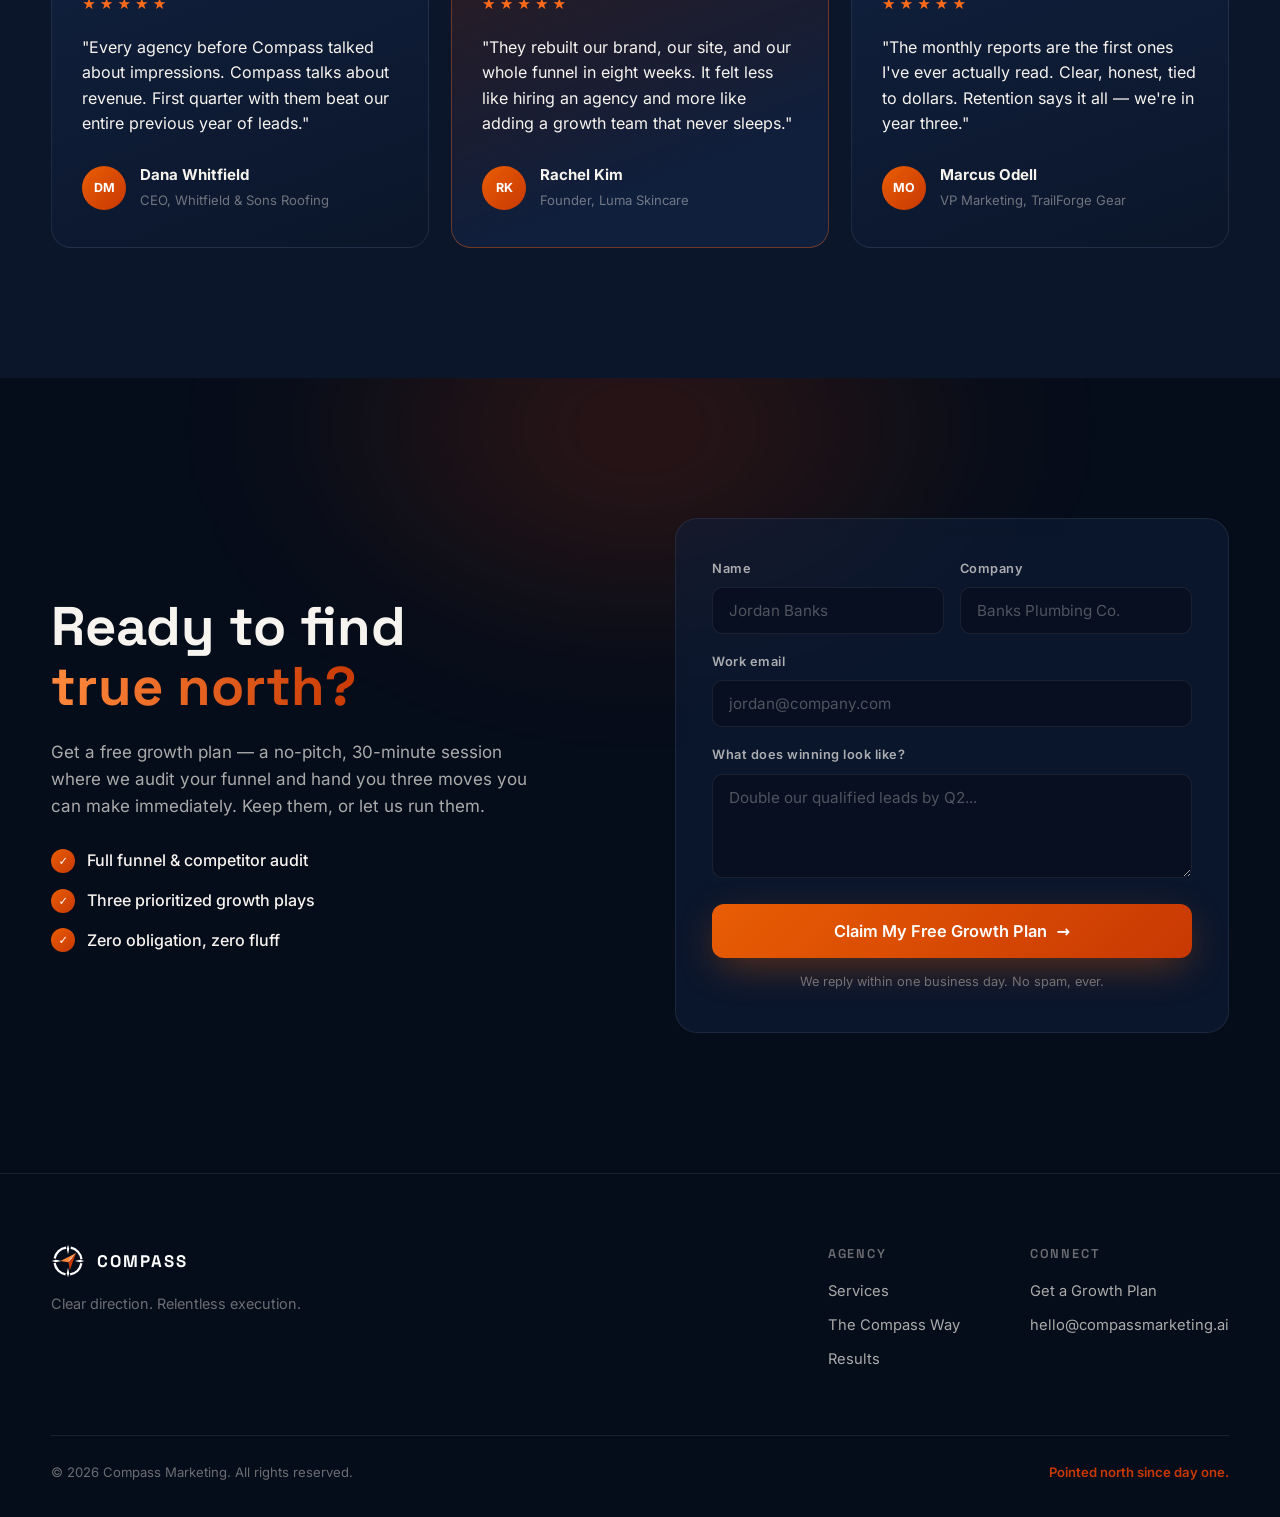
==== commit 5cdfb15d: "Enlarge nav brand and move AEO/GEO next to Search & SEO Nav compass mark 40px -> 54px with wordmark " ====
--- a/index.html
+++ b/index.html
@@ -33,7 +33,7 @@
   <header class="nav" id="nav">
     <div class="nav-inner">
       <a href="#top" class="brand" aria-label="Compass Marketing home">
-        <svg class="brand-mark" viewBox="0 0 100 100" width="40" height="40" aria-hidden="true">
+        <svg class="brand-mark" viewBox="0 0 100 100" width="54" height="54" aria-hidden="true">
           <g class="brand-ring">
             <circle cx="50" cy="50" r="40" fill="none" stroke="currentColor" stroke-width="6.5" stroke-dasharray="48.83 14" stroke-dashoffset="55.83"/>
             <polygon points="50,2 53.5,14 50,30 46.5,14" fill="currentColor"/>
@@ -208,6 +208,22 @@
         </article>
         <article class="service-card reveal">
           <div class="service-icon">
+            <svg viewBox="0 0 24 24" fill="none" stroke="currentColor" stroke-width="1.8" stroke-linecap="round" stroke-linejoin="round"><path d="M21 11.5a8.38 8.38 0 0 1-8.5 8.5 8.5 8.5 0 0 1-3.8-.9L3 21l1.9-5.7a8.5 8.5 0 1 1 16.1-3.8z"/><path d="M9 10h6M9 13.5h4"/></svg>
+          </div>
+          <h3>AEO — Answer Engine Optimization</h3>
+          <p>Be the answer, not just a link. Featured snippets, FAQs, and schema built so answer boxes and voice assistants quote you first.</p>
+          <span class="service-link">Own the answer <i>→</i></span>
+        </article>
+        <article class="service-card reveal">
+          <div class="service-icon">
+            <svg viewBox="0 0 24 24" fill="none" stroke="currentColor" stroke-width="1.8" stroke-linecap="round" stroke-linejoin="round"><path d="M12 3l1.8 4.7L18.5 9.5l-4.7 1.8L12 16l-1.8-4.7L5.5 9.5l4.7-1.8z"/><path d="M19 15l.9 2.3L22.2 18.2l-2.3.9L19 21.4l-.9-2.3-2.3-.9 2.3-.9z"/></svg>
+          </div>
+          <h3>GEO — Generative Engine Optimization</h3>
+          <p>Show up where AI answers. When ChatGPT, Perplexity, and Google AI recommend brands, we make sure yours is the one they cite.</p>
+          <span class="service-link">Get cited by AI <i>→</i></span>
+        </article>
+        <article class="service-card reveal">
+          <div class="service-icon">
             <svg viewBox="0 0 24 24" fill="none" stroke="currentColor" stroke-width="1.8" stroke-linecap="round" stroke-linejoin="round"><circle cx="12" cy="12" r="9"/><circle cx="12" cy="12" r="5"/><circle cx="12" cy="12" r="1.2" fill="currentColor"/></svg>
           </div>
           <h3>Paid Media</h3>
@@ -245,22 +261,6 @@
           <h3>Analytics &amp; Growth Ops</h3>
           <p>Dashboards you'll actually open. Attribution, forecasting, and a monthly war-room review of what's next.</p>
           <span class="service-link">Know the numbers <i>→</i></span>
-        </article>
-        <article class="service-card reveal">
-          <div class="service-icon">
-            <svg viewBox="0 0 24 24" fill="none" stroke="currentColor" stroke-width="1.8" stroke-linecap="round" stroke-linejoin="round"><path d="M21 11.5a8.38 8.38 0 0 1-8.5 8.5 8.5 8.5 0 0 1-3.8-.9L3 21l1.9-5.7a8.5 8.5 0 1 1 16.1-3.8z"/><path d="M9 10h6M9 13.5h4"/></svg>
-          </div>
-          <h3>AEO — Answer Engine Optimization</h3>
-          <p>Be the answer, not just a link. Featured snippets, FAQs, and schema built so answer boxes and voice assistants quote you first.</p>
-          <span class="service-link">Own the answer <i>→</i></span>
-        </article>
-        <article class="service-card reveal">
-          <div class="service-icon">
-            <svg viewBox="0 0 24 24" fill="none" stroke="currentColor" stroke-width="1.8" stroke-linecap="round" stroke-linejoin="round"><path d="M12 3l1.8 4.7L18.5 9.5l-4.7 1.8L12 16l-1.8-4.7L5.5 9.5l4.7-1.8z"/><path d="M19 15l.9 2.3L22.2 18.2l-2.3.9L19 21.4l-.9-2.3-2.3-.9 2.3-.9z"/></svg>
-          </div>
-          <h3>GEO — Generative Engine Optimization</h3>
-          <p>Show up where AI answers. When ChatGPT, Perplexity, and Google AI recommend brands, we make sure yours is the one they cite.</p>
-          <span class="service-link">Get cited by AI <i>→</i></span>
         </article>
       </div>
     </div>
--- a/css/style.css
+++ b/css/style.css
@@ -88,8 +88,9 @@
 }
 .brand-word {
   font-family: var(--font-display);
-  font-weight: 700; font-size: 1.05rem; letter-spacing: .12em;
-}
+  font-weight: 700; font-size: 1.35rem; letter-spacing: .12em;
+}
+.brand-footer .brand-word { font-size: 1.05rem; }
 .brand-mark { color: var(--white); }
 .brand:hover .brand-needle { transform: rotate(18deg); }
 .brand-needle { transform-origin: 50px 50px; transition: transform .5s var(--ease-out); }
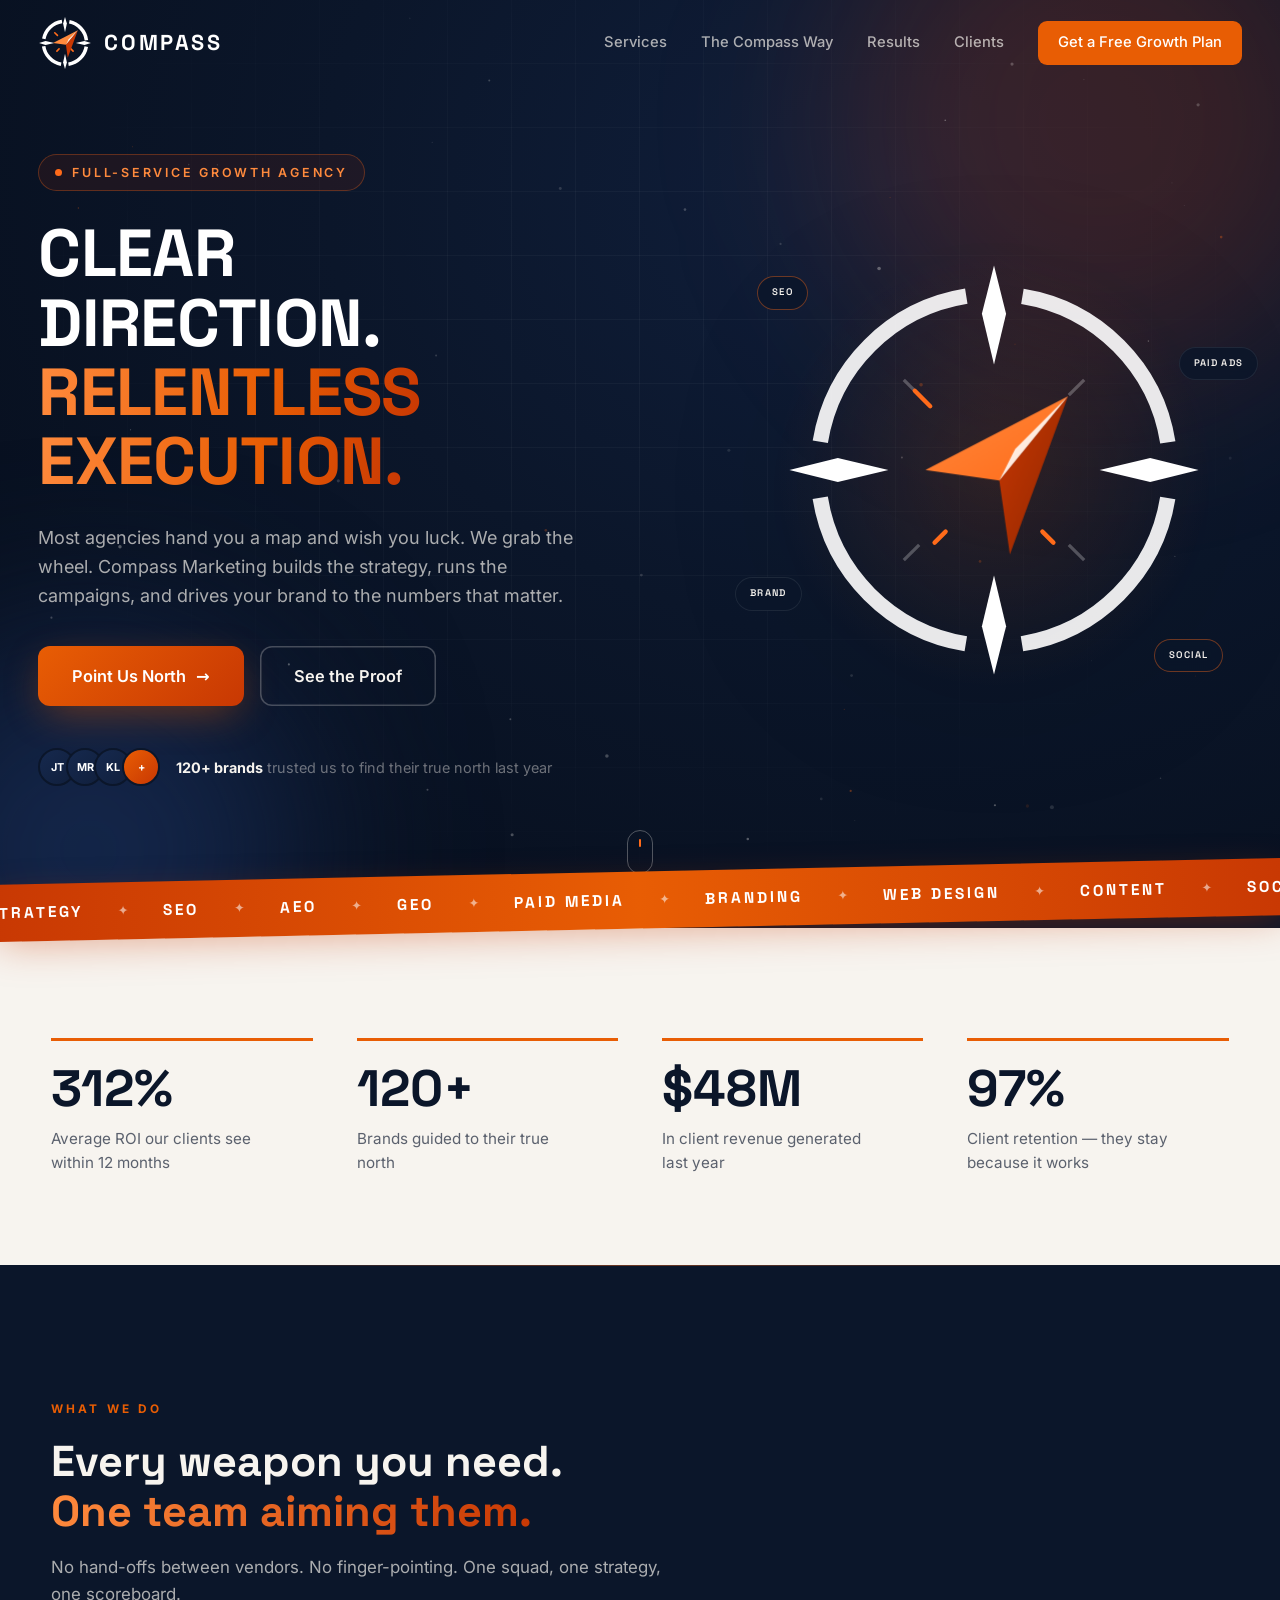
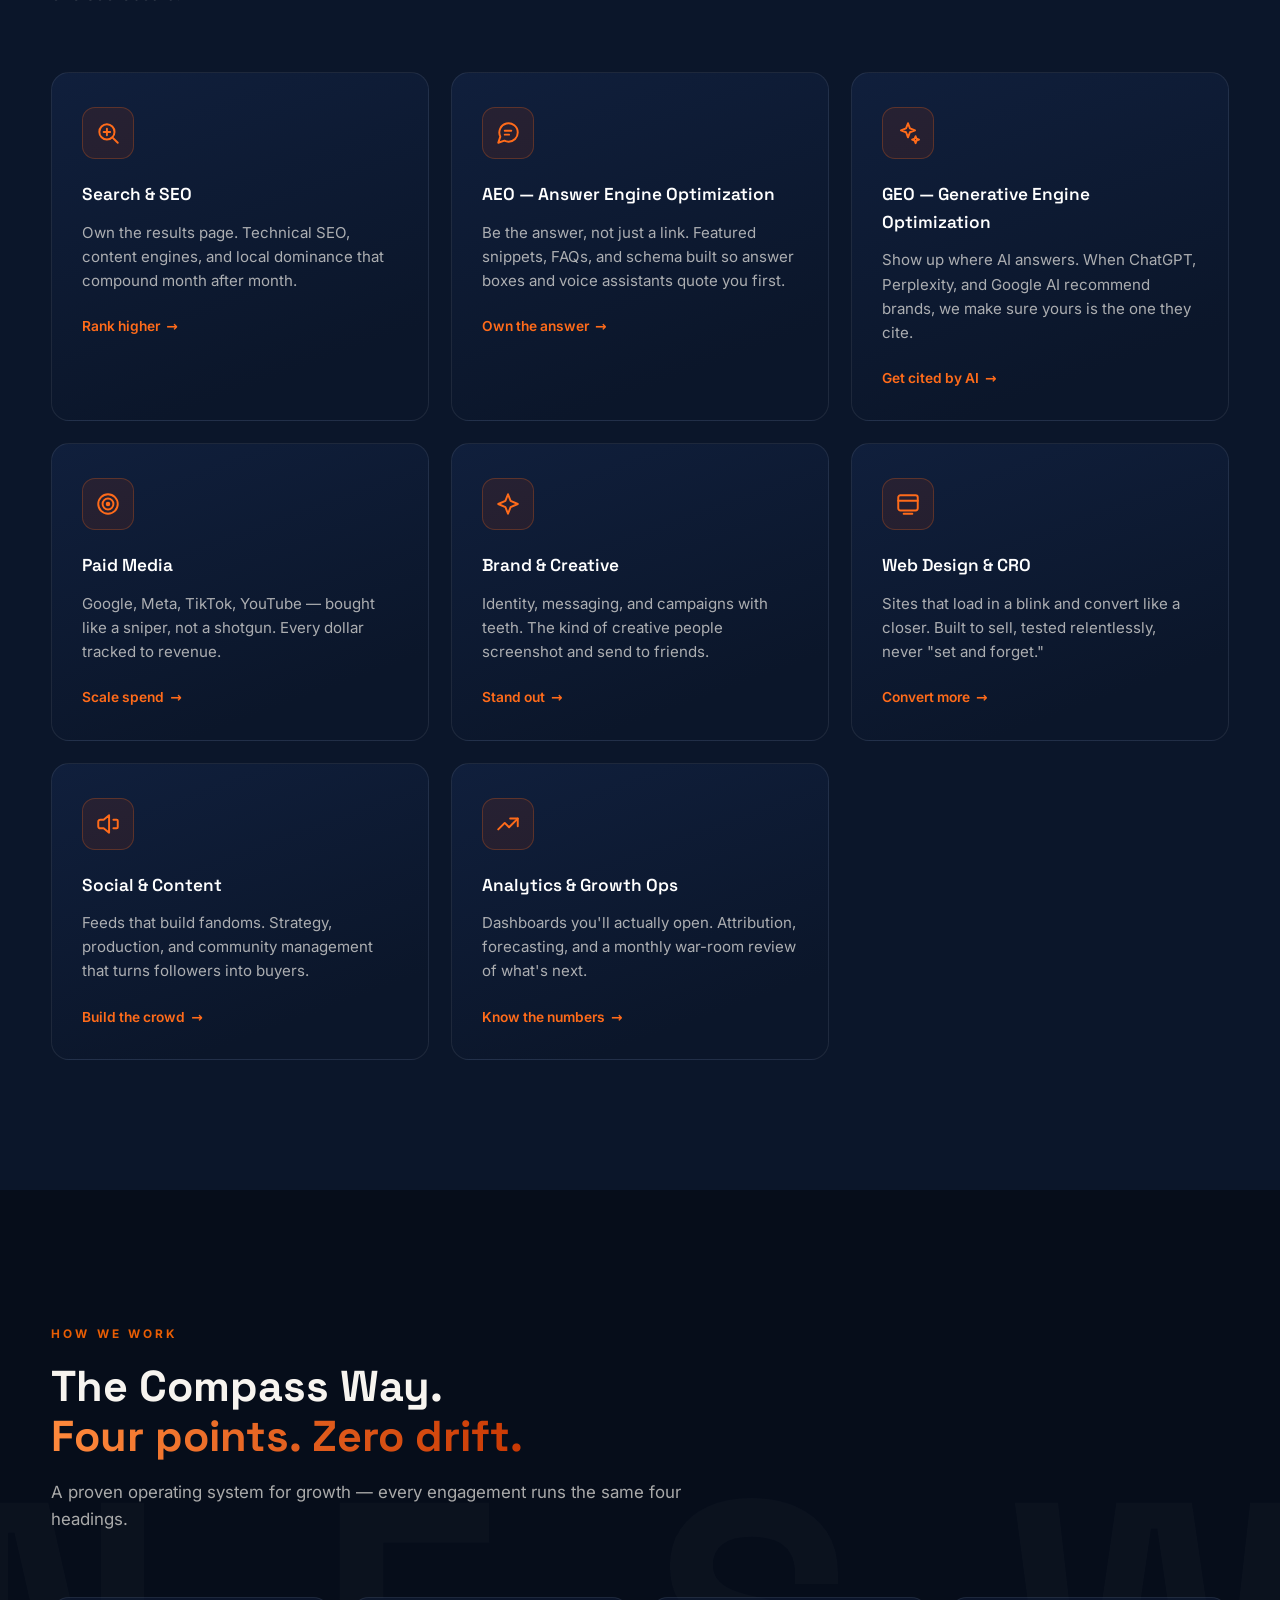
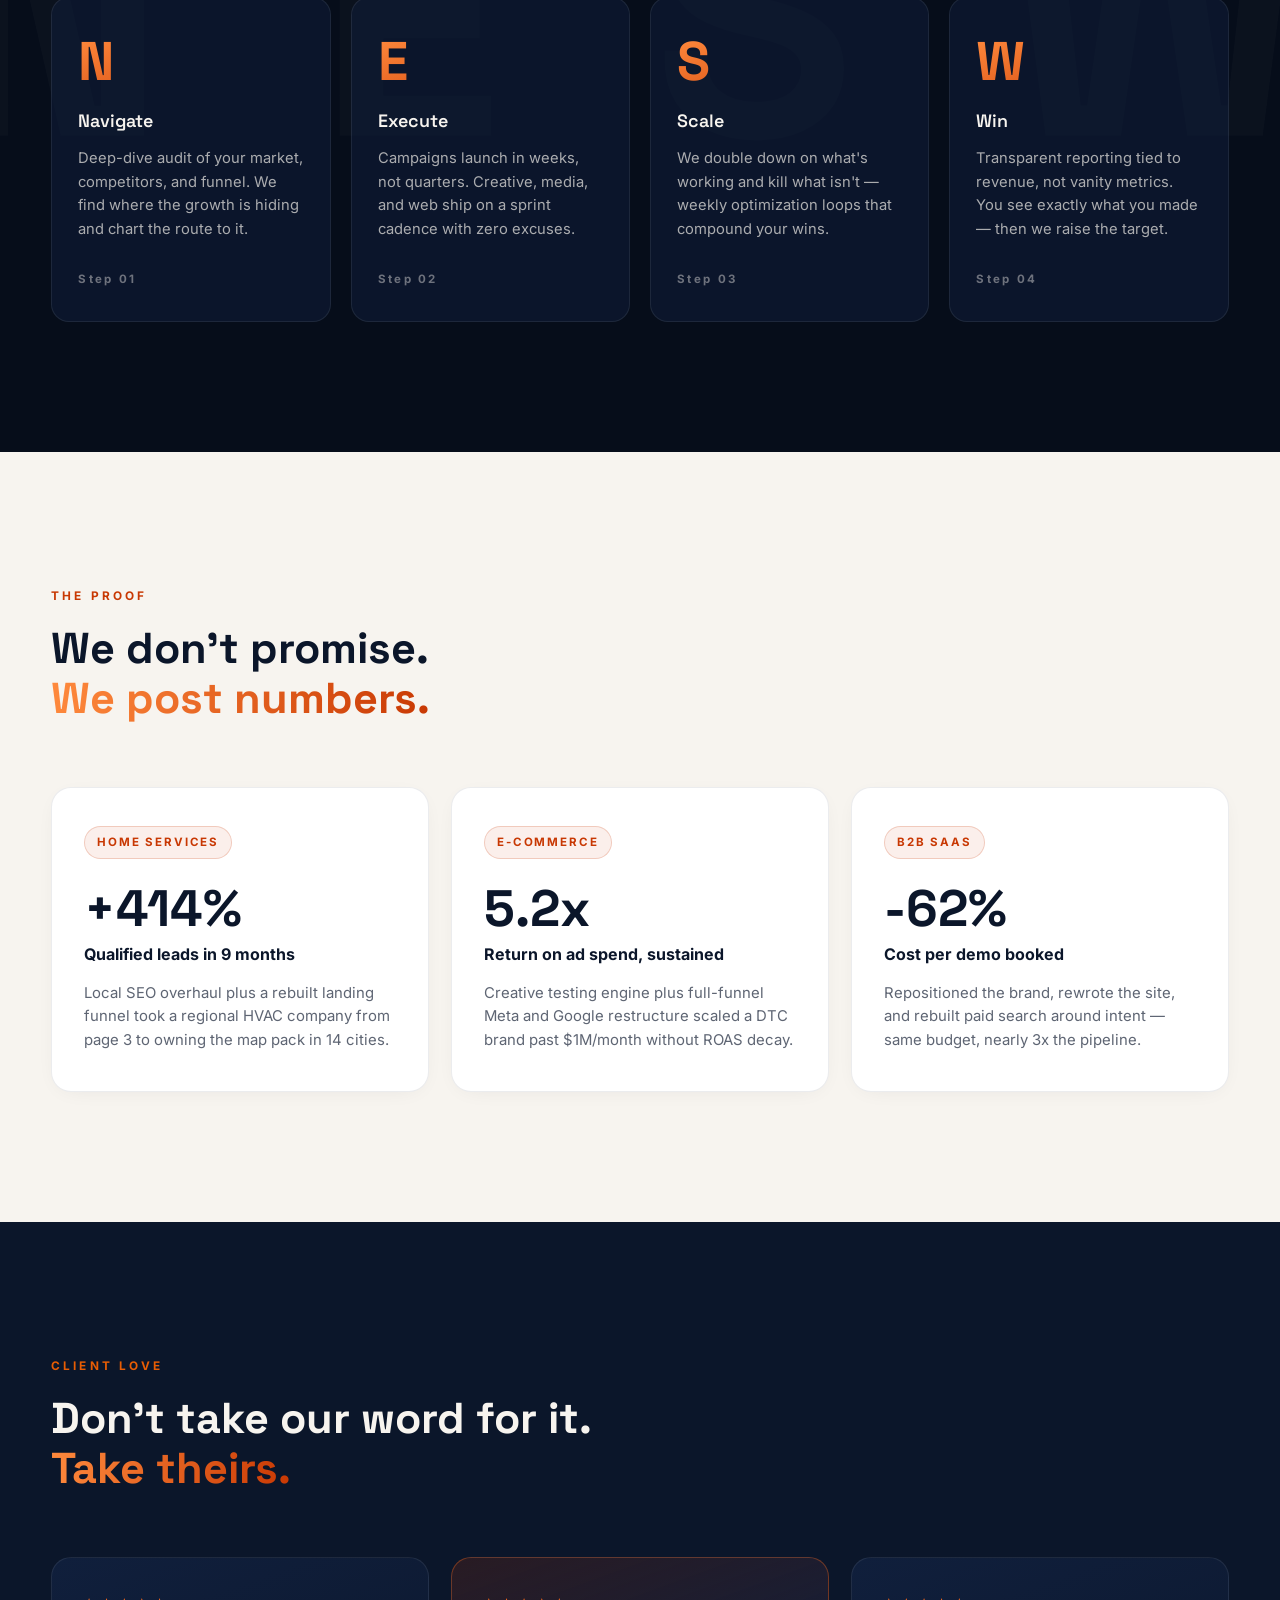
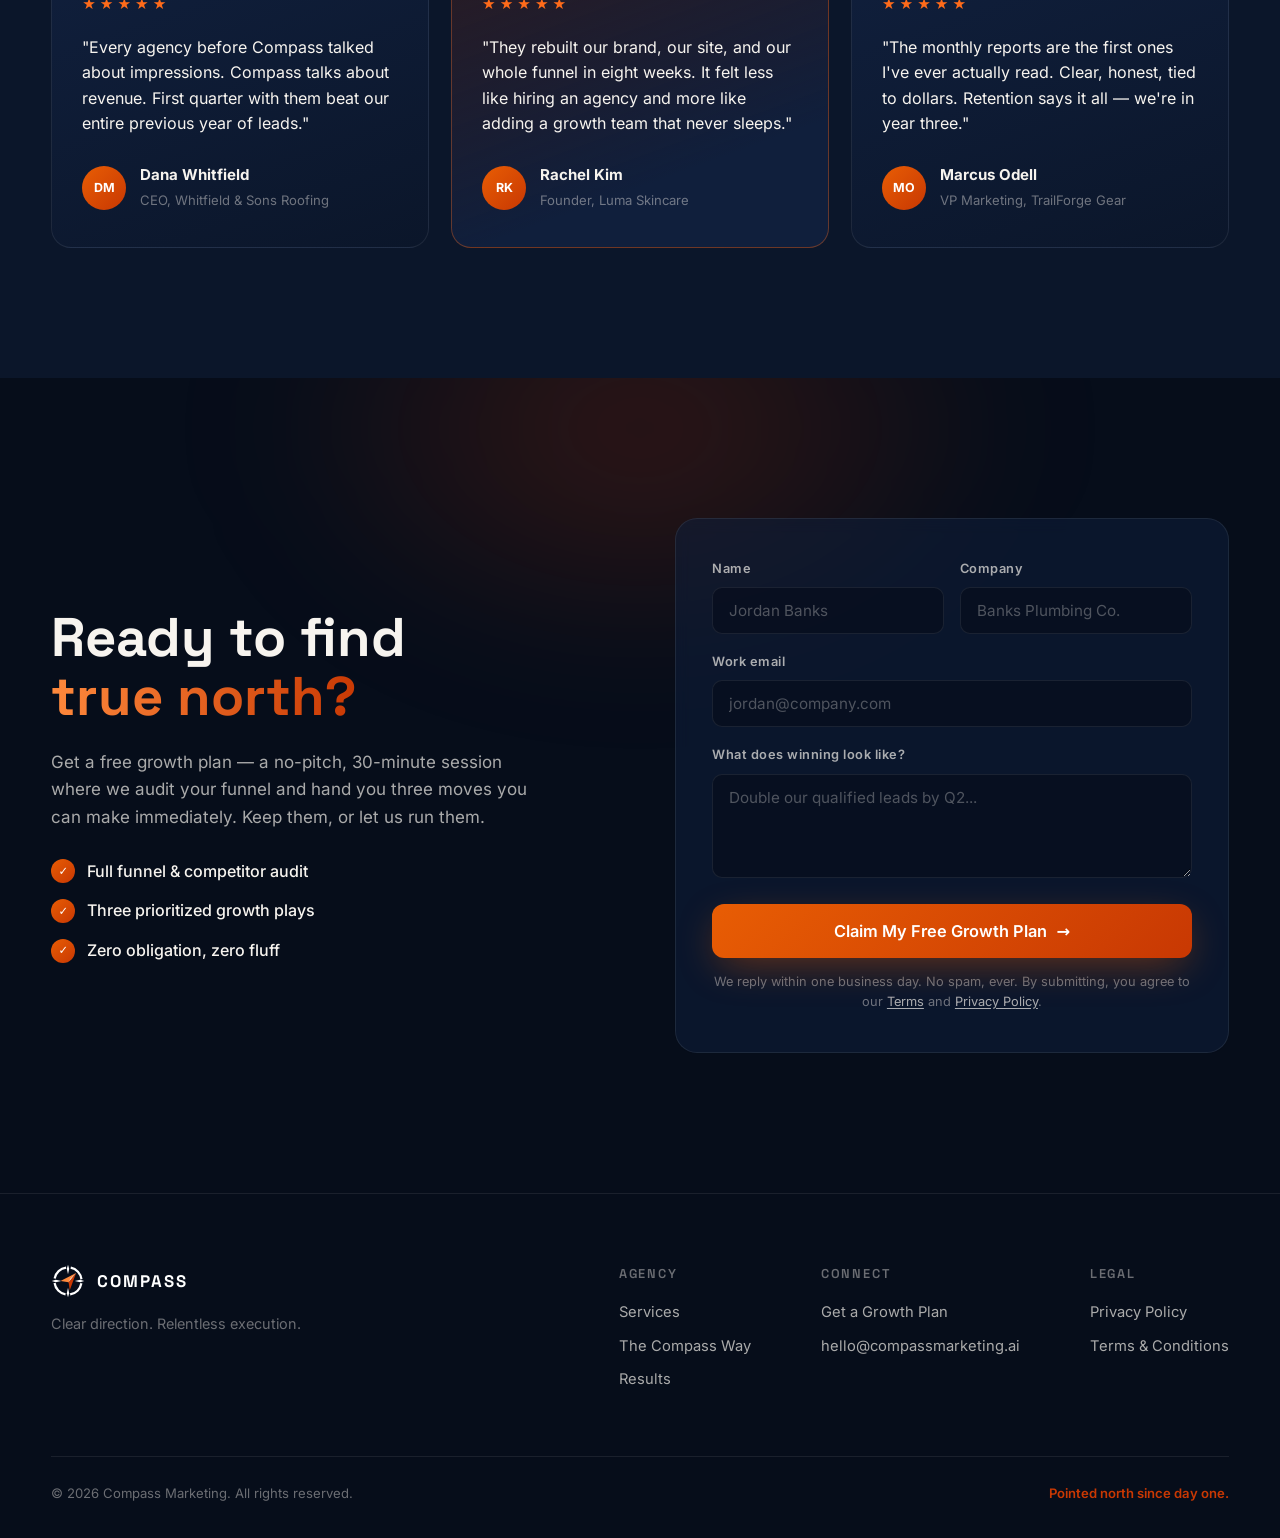
==== commit 0a397344: "Add Privacy Policy and Terms & Conditions pages New privacy.html and terms.html share the site's nav" ====
--- a/index.html
+++ b/index.html
@@ -402,7 +402,7 @@
           <textarea id="goal" name="goal" rows="4" placeholder="Double our qualified leads by Q2..."></textarea>
         </div>
         <button type="submit" class="btn btn-primary btn-lg btn-block">Claim My Free Growth Plan <span class="btn-arrow">→</span></button>
-        <p class="form-note">We reply within one business day. No spam, ever.</p>
+        <p class="form-note">We reply within one business day. No spam, ever. By submitting, you agree to our <a href="terms.html">Terms</a> and <a href="privacy.html">Privacy Policy</a>.</p>
         <div class="form-success" id="formSuccess" hidden>
           <strong>Heading locked in. 🧭</strong>
           <span>We got your message — expect a reply within one business day.</span>
@@ -442,6 +442,11 @@
           <a href="#contact">Get a Growth Plan</a>
           <a href="mailto:hello@compassmarketing.ai">hello@compassmarketing.ai</a>
         </div>
+        <div>
+          <h4>Legal</h4>
+          <a href="privacy.html">Privacy Policy</a>
+          <a href="terms.html">Terms &amp; Conditions</a>
+        </div>
       </nav>
     </div>
     <div class="container footer-bottom">
--- a/css/style.css
+++ b/css/style.css
@@ -658,6 +658,127 @@
 .form-success strong { font-family: var(--font-display); font-size: 1.2rem; color: var(--orange-400); }
 .form-success span { color: var(--text-dim); font-size: .95rem; }
 
+/* ============ LEGAL PAGES ============ */
+.legal-hero {
+  position: relative;
+  padding: 170px 0 70px;
+  background: radial-gradient(ellipse at 70% 0%, var(--navy-800) 0%, var(--navy-900) 55%, var(--navy-950) 100%);
+  border-bottom: 1px solid var(--line);
+  overflow: hidden;
+}
+.legal-hero .hero-grid { opacity: .8; }
+.legal-hero .container { position: relative; }
+.legal-hero h1 {
+  font-family: var(--font-display); font-weight: 700;
+  font-size: clamp(2.2rem, 5vw, 3.8rem);
+  line-height: 1.05; margin-bottom: 18px;
+}
+.legal-hero h1 em {
+  font-style: normal;
+  background: linear-gradient(100deg, var(--orange-300), var(--orange-600));
+  -webkit-background-clip: text; background-clip: text;
+  -webkit-text-fill-color: transparent; color: transparent;
+}
+.legal-hero p { color: var(--text-dim); font-size: 1.05rem; max-width: 40rem; }
+.legal-meta {
+  display: inline-flex; flex-wrap: wrap; gap: 8px 24px;
+  margin-top: 26px; font-size: .85rem; color: var(--text-faint);
+}
+.legal-meta strong { color: var(--cream); font-weight: 600; }
+
+.legal {
+  background: var(--navy-900);
+  padding: 80px 0 120px;
+}
+.legal-layout {
+  display: grid; grid-template-columns: 250px 1fr; gap: 70px;
+  align-items: start;
+}
+.legal-toc {
+  position: sticky; top: 110px;
+  border-left: 1px solid var(--line);
+  padding-left: 20px;
+}
+.legal-toc h2 {
+  font-family: var(--font-display); font-size: .74rem; font-weight: 700;
+  letter-spacing: .22em; color: var(--orange-500);
+  margin-bottom: 16px;
+}
+.legal-toc ol { list-style: none; counter-reset: toc; display: grid; gap: 9px; }
+.legal-toc li { counter-increment: toc; }
+.legal-toc a {
+  display: flex; gap: 10px;
+  color: var(--text-dim); text-decoration: none;
+  font-size: .86rem; line-height: 1.4;
+  transition: color .25s ease;
+}
+.legal-toc a::before {
+  content: counter(toc, decimal-leading-zero);
+  color: var(--text-faint); font-variant-numeric: tabular-nums;
+}
+.legal-toc a:hover { color: var(--orange-400); }
+
+.legal-body { max-width: 760px; }
+.legal-body section { scroll-margin-top: 100px; }
+.legal-body section + section {
+  margin-top: 52px; padding-top: 52px;
+  border-top: 1px solid var(--line);
+}
+.legal-body h2 {
+  font-family: var(--font-display); font-weight: 700;
+  font-size: clamp(1.3rem, 2.2vw, 1.6rem);
+  line-height: 1.25; margin-bottom: 18px;
+  display: flex; gap: 14px; align-items: baseline;
+}
+.legal-body h2 .legal-num {
+  font-size: .8rem; letter-spacing: .12em;
+  color: var(--orange-500); font-variant-numeric: tabular-nums;
+}
+.legal-body h3 {
+  font-family: var(--font-display); font-weight: 600;
+  font-size: 1.05rem; color: var(--white);
+  margin: 26px 0 10px;
+}
+.legal-body p, .legal-body li { color: var(--text-dim); font-size: 1rem; line-height: 1.75; }
+.legal-body p + p { margin-top: 14px; }
+.legal-body ul { margin: 14px 0 0 0; padding-left: 0; list-style: none; display: grid; gap: 10px; }
+.legal-body ul li { position: relative; padding-left: 22px; }
+.legal-body ul li::before {
+  content: ''; position: absolute; left: 2px; top: .72em;
+  width: 7px; height: 7px; border-radius: 2px;
+  background: var(--orange-500); transform: rotate(45deg);
+}
+.legal-body ul + p { margin-top: 14px; }
+.legal-body strong { color: var(--cream); font-weight: 600; }
+.legal-body a { color: var(--orange-400); text-decoration: underline; text-underline-offset: 3px; }
+.legal-body a:hover { color: var(--orange-300); }
+.legal-caps { text-transform: uppercase; font-size: .92rem !important; letter-spacing: .01em; }
+.legal-callout {
+  margin-top: 18px;
+  background: rgba(16, 31, 60, .55);
+  border: 1px solid var(--line);
+  border-left: 3px solid var(--orange-500);
+  border-radius: 12px;
+  padding: 20px 22px;
+}
+.legal-callout p { color: var(--cream); }
+.legal-contact {
+  margin-top: 18px;
+  display: grid; gap: 6px;
+  background: rgba(16, 31, 60, .55);
+  border: 1px solid var(--line);
+  border-radius: 16px;
+  padding: 24px 26px;
+  font-style: normal;
+}
+.legal-contact span { color: var(--text-dim); }
+.legal-fill {
+  background: rgba(255, 107, 26, .16); color: var(--orange-300);
+  border: 1px dashed var(--orange-400); border-radius: 4px;
+  padding: 0 4px; font-weight: 600;
+}
+.legal-contact strong { font-family: var(--font-display); color: var(--white); }
+
 /* ============ FOOTER ============ */
 .footer {
   background: var(--navy-950);
@@ -688,6 +809,8 @@
   font-size: .82rem; color: var(--text-faint);
 }
 .footer-tag { color: var(--orange-600); font-weight: 600; }
+.form-note a { color: var(--text-dim); text-decoration: underline; text-underline-offset: 2px; }
+.form-note a:hover { color: var(--orange-400); }
 
 /* ============ REVEAL ============ */
 .reveal {
@@ -722,6 +845,8 @@
   .stats-grid { grid-template-columns: repeat(2, 1fr); }
   .results-grid, .testimonial-grid { grid-template-columns: 1fr; max-width: 620px; margin-inline: auto; }
   .cta-inner { grid-template-columns: 1fr; gap: 50px; }
+  .legal-layout { grid-template-columns: 1fr; gap: 50px; }
+  .legal-toc { position: static; }
 }
 
 @media (max-width: 720px) {
@@ -745,6 +870,10 @@
   .compass-orbit { display: none; }
   .hero { padding-top: 110px; }
   .marquee { margin-top: -16px; }
+  .footer-links { gap: 40px; flex-wrap: wrap; }
+  .legal-hero { padding: 130px 0 50px; }
+  .legal { padding: 56px 0 90px; }
+  .legal-body section + section { margin-top: 40px; padding-top: 40px; }
 }
 
 /* ============ REDUCED MOTION ============ */
